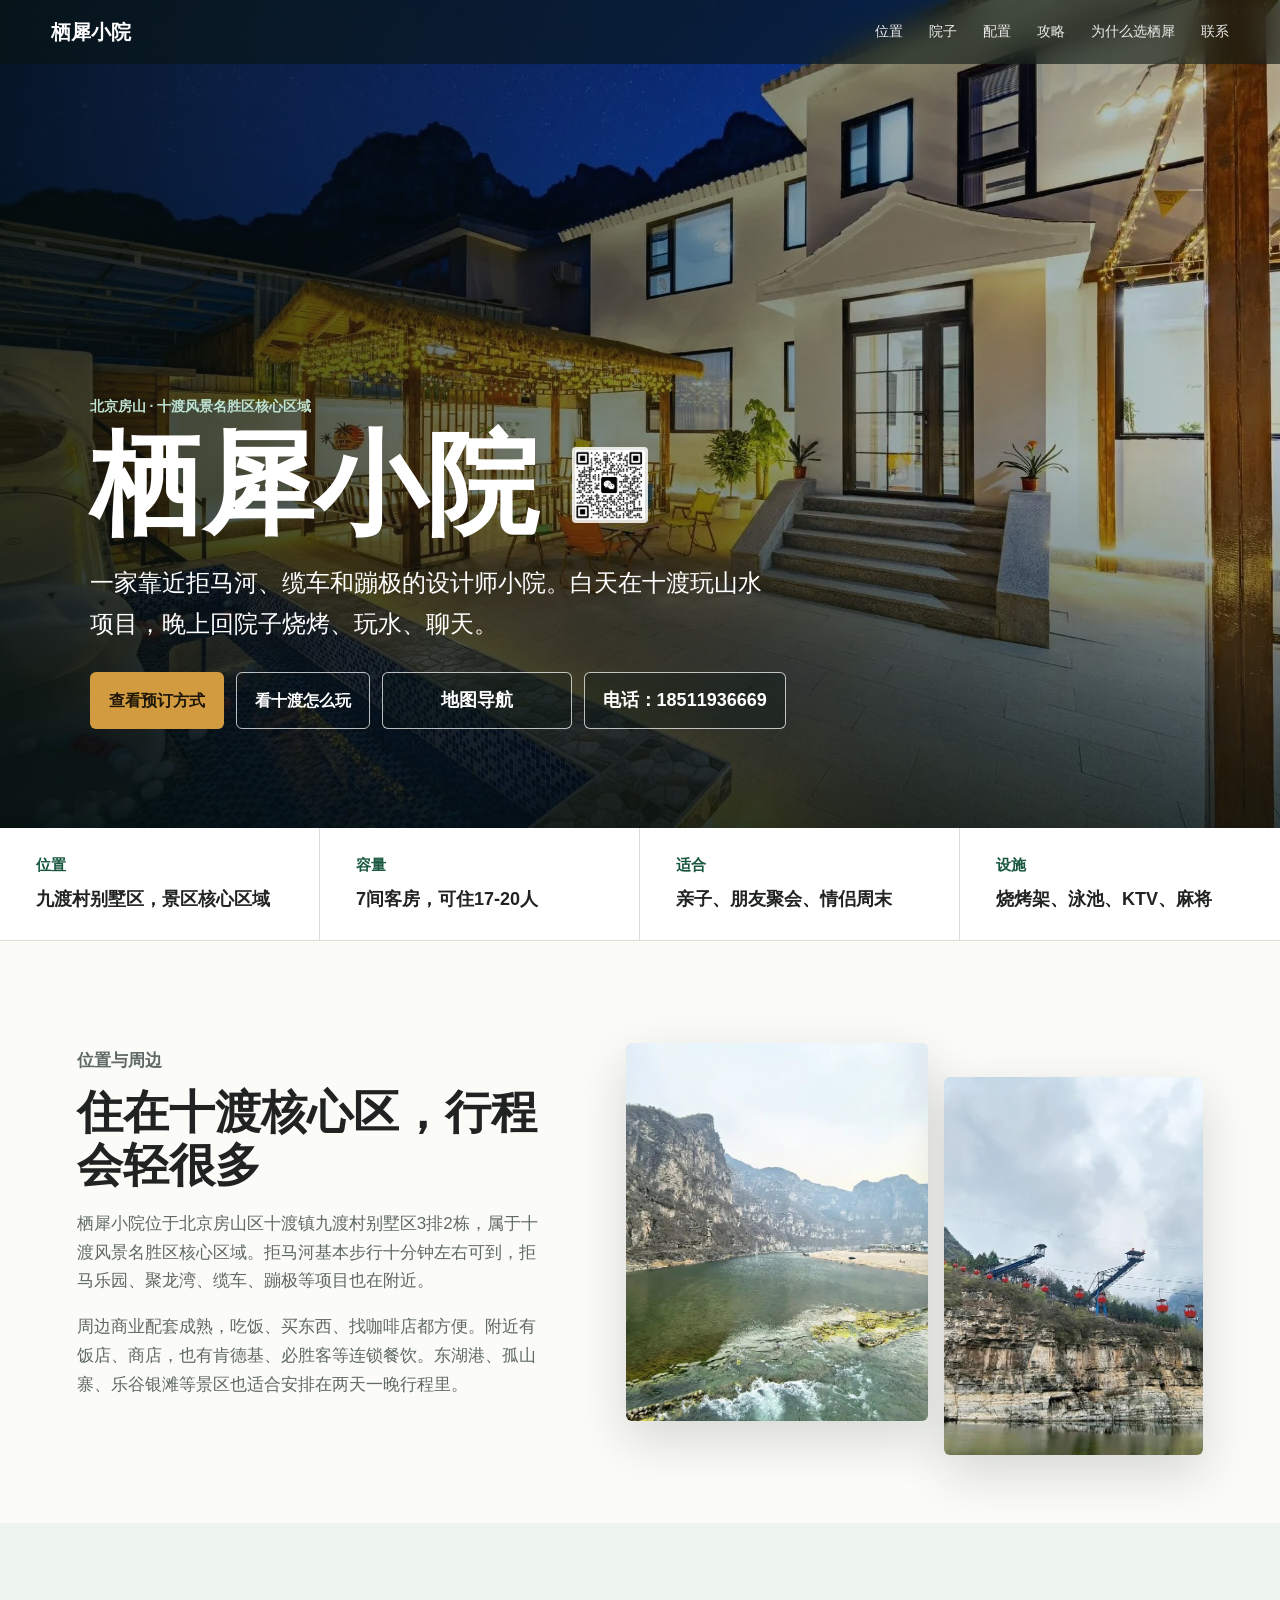
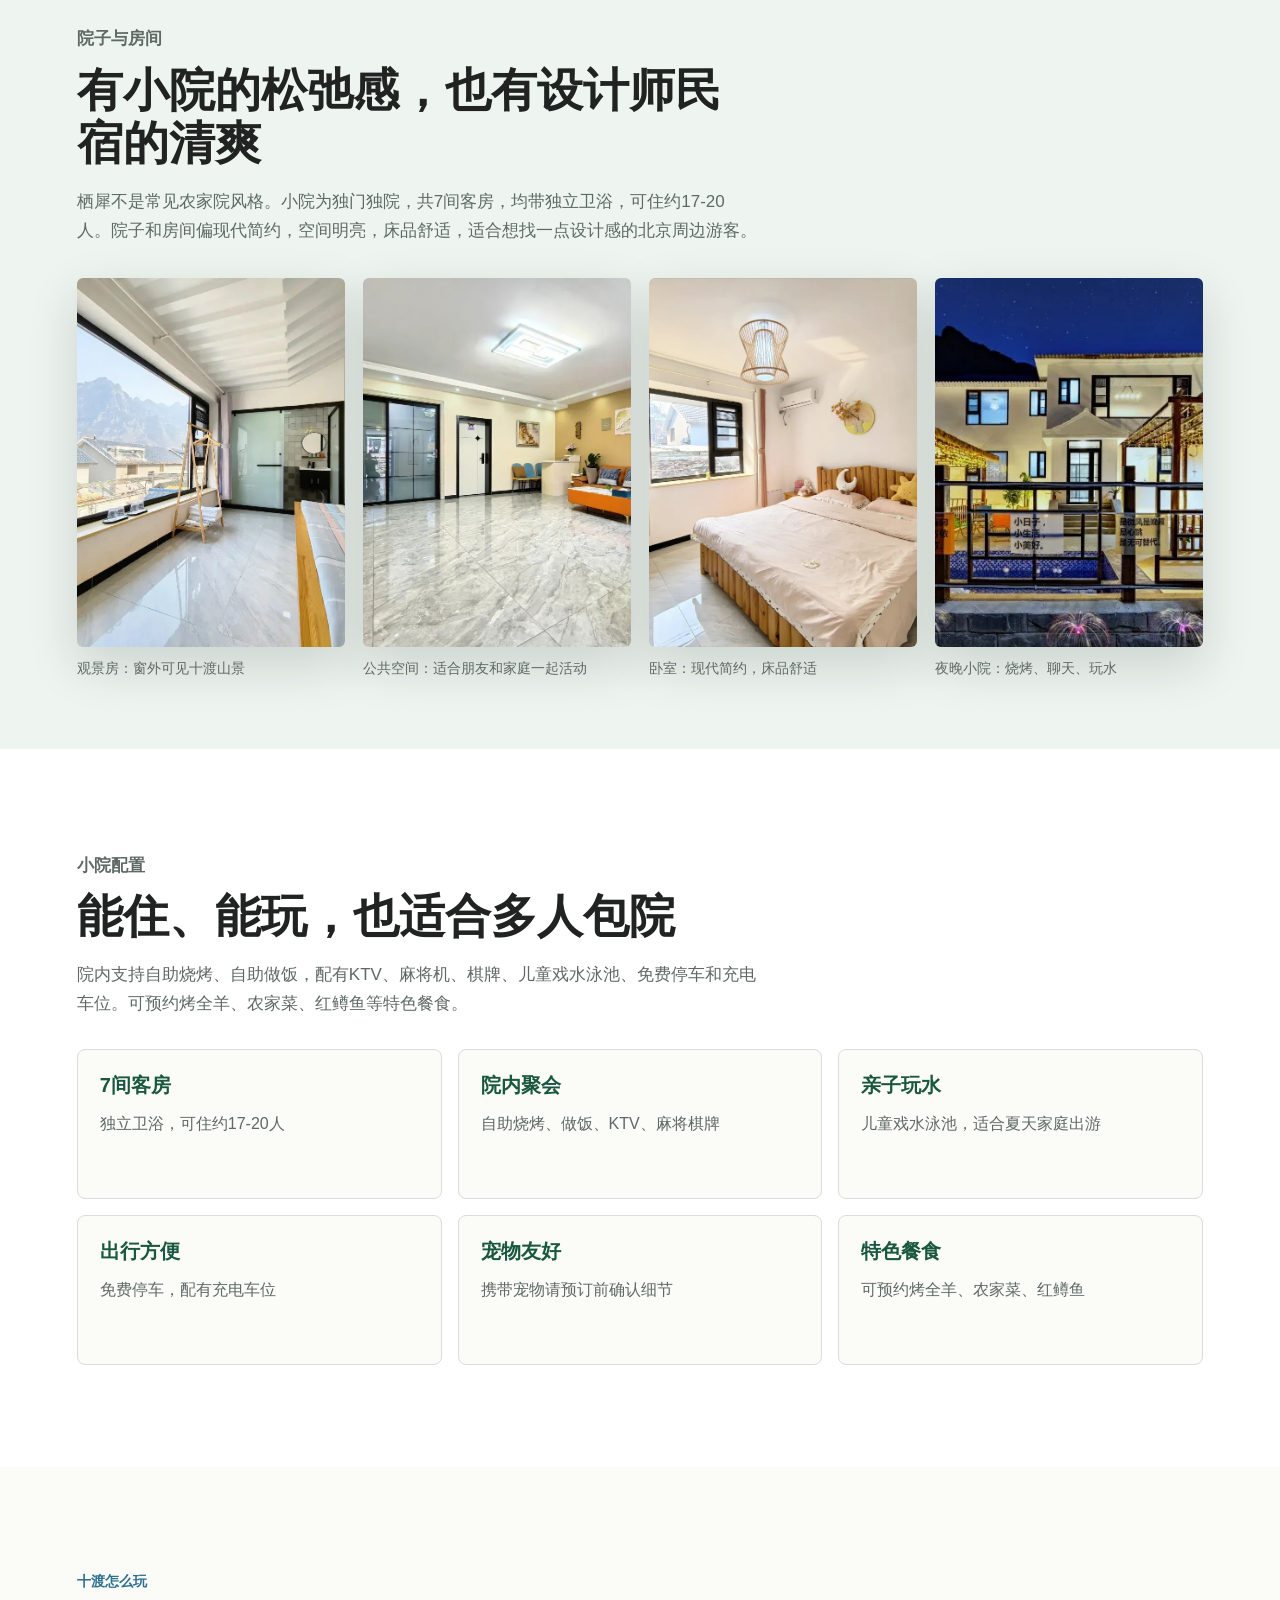
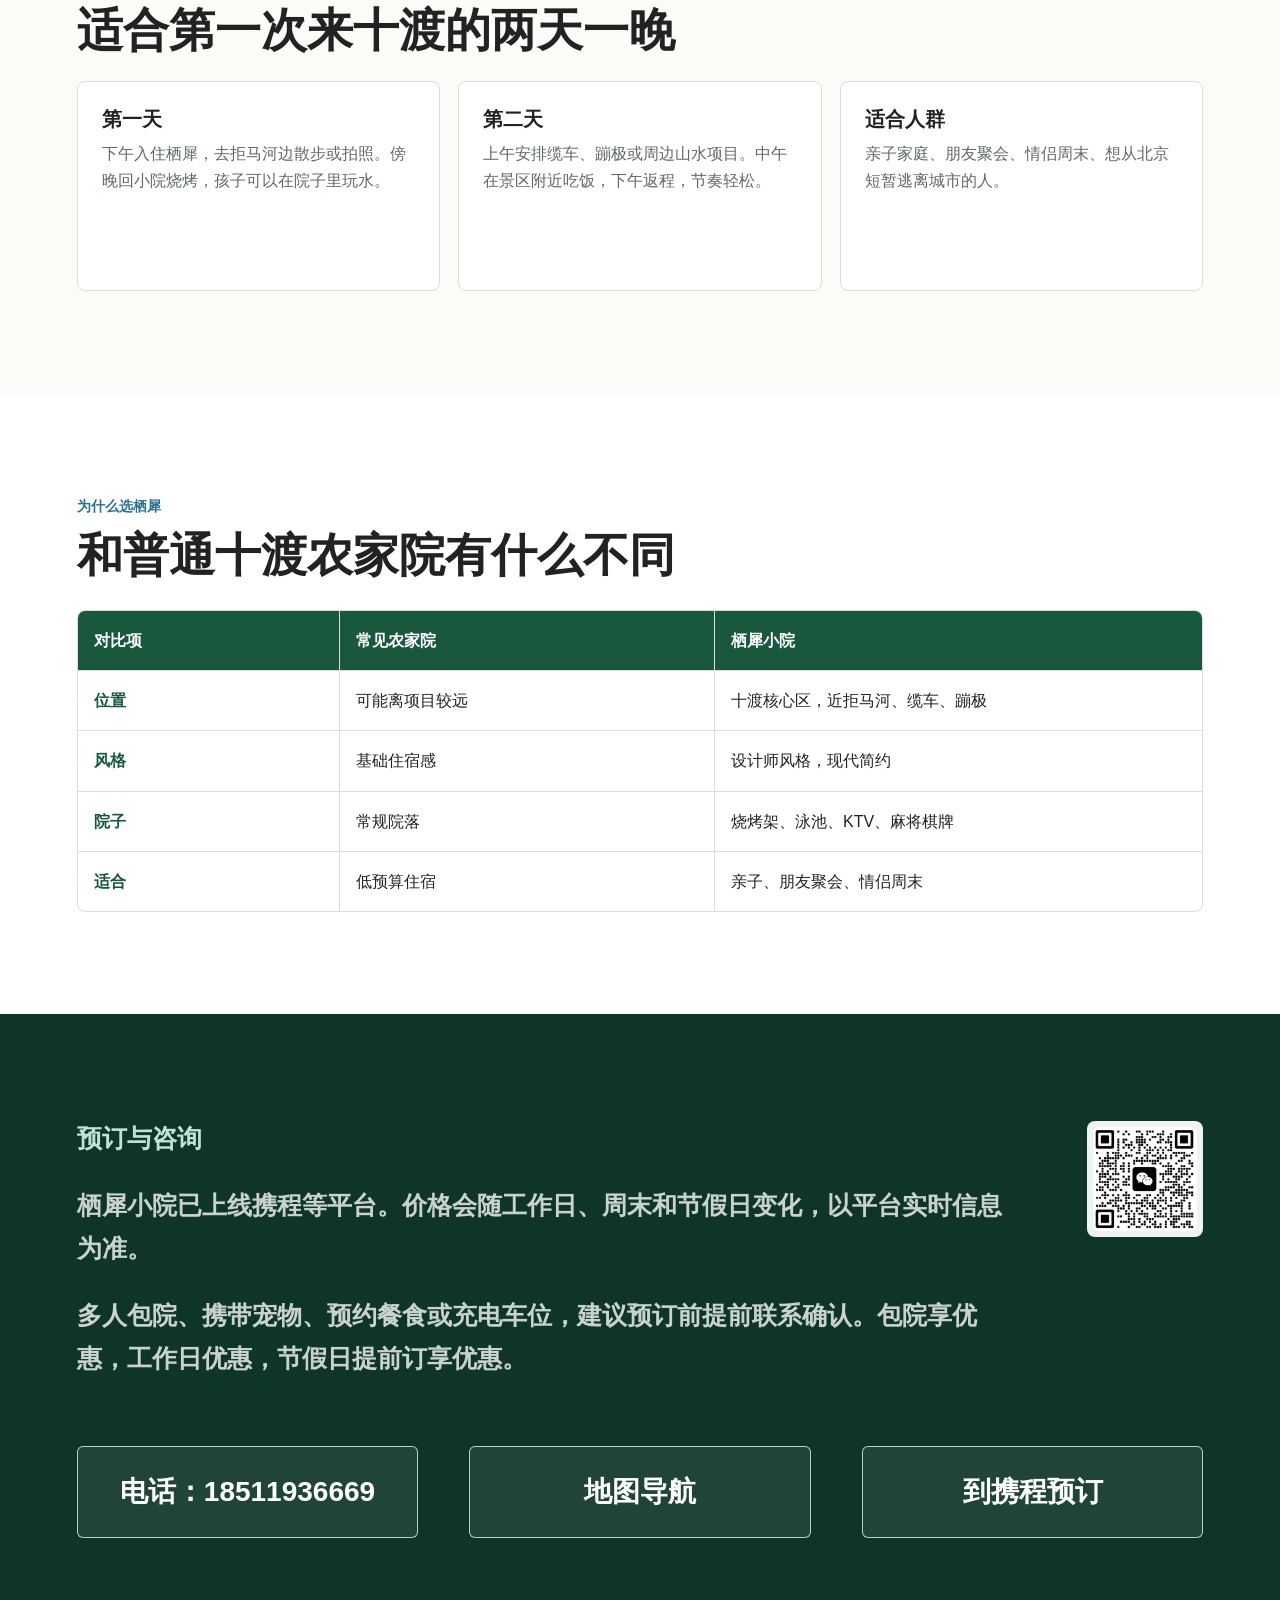
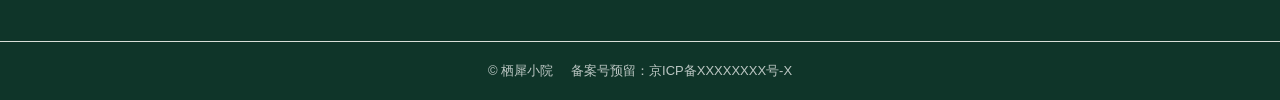
==== index.html @ e1e03a9b "Bust CSS cache and constrain hero QR" ====
<!doctype html>
<html lang="zh-CN">
  <head>
    <meta charset="utf-8" />
    <meta name="viewport" content="width=device-width, initial-scale=1" />
    <title>栖犀小院｜北京房山十渡景区核心区设计师小院</title>
    <meta
      name="description"
      content="栖犀小院位于北京房山十渡风景名胜区核心区域，步行可到拒马河，靠近拒马乐园、聚龙湾、缆车、蹦极等项目。独门独院7间客房，可住约17-20人，适合亲子家庭、朋友聚会和北京周边周末游。"
    />
    <meta name="keywords" content="十渡民宿,十渡住宿,房山民宿,北京周边民宿,十渡亲子民宿,十渡蹦极附近住宿,拒马河民宿,设计师民宿" />
    <meta property="og:title" content="栖犀小院｜住进十渡景区核心区" />
    <meta
      property="og:description"
      content="十渡核心区设计师小院，近拒马河、缆车、蹦极，适合亲子、朋友聚会和北京周边周末游。"
    />
    <meta property="og:image" content="assets/courtyard-night.jpg" />
    <meta property="og:type" content="website" />
    <link rel="canonical" href="https://qixi.homes/" />
    <link rel="stylesheet" href="styles.css?v=20260703-1" />
    <script type="application/ld+json">
      {
        "@context": "https://schema.org",
        "@type": "LodgingBusiness",
        "name": "栖犀小院",
        "description": "栖犀小院位于北京房山十渡风景名胜区核心区域，是一家可住17-20人的独门独院设计师小院，靠近拒马河、缆车、蹦极、拒马乐园、聚龙湾等十渡游玩项目，适合亲子家庭、朋友聚会、情侣周末游和北京周边短途度假。",
        "address": {
          "@type": "PostalAddress",
          "addressRegion": "北京市",
          "addressLocality": "房山区",
          "streetAddress": "十渡镇九渡村别墅区3排2栋"
        },
        "amenityFeature": [
          { "@type": "LocationFeatureSpecification", "name": "烧烤架", "value": true },
          { "@type": "LocationFeatureSpecification", "name": "泳池", "value": true },
          { "@type": "LocationFeatureSpecification", "name": "儿童戏水泳池", "value": true },
          { "@type": "LocationFeatureSpecification", "name": "KTV", "value": true },
          { "@type": "LocationFeatureSpecification", "name": "麻将机", "value": true },
          { "@type": "LocationFeatureSpecification", "name": "免费停车", "value": true },
          { "@type": "LocationFeatureSpecification", "name": "宠物友好", "value": true },
          { "@type": "LocationFeatureSpecification", "name": "设计师风格装修", "value": true }
        ],
        "numberOfRooms": 7,
        "touristType": ["亲子家庭", "朋友聚会", "情侣", "北京周边游游客"],
        "areaServed": "北京房山十渡风景名胜区"
      }
    </script>
  </head>
  <body>
    <header class="site-header" aria-label="主导航">
      <a class="brand" href="#top" aria-label="栖犀小院首页">栖犀小院</a>
      <nav class="nav-links">
        <a href="#location">位置</a>
        <a href="#courtyard">院子</a>
        <a href="#amenities">配置</a>
        <a href="#guide">攻略</a>
        <a href="#why">为什么选栖犀</a>
        <a href="#book">联系</a>
      </nav>
    </header>

    <main id="top">
      <section class="hero" aria-labelledby="hero-title">
        <img src="assets/courtyard-night.jpg" alt="栖犀小院夜景小院、泳池和山景" />
        <div class="hero-content">
          <p class="eyebrow">北京房山 · 十渡风景名胜区核心区域</p>
          <div class="hero-title-row">
            <h1 id="hero-title">栖犀小院</h1>
            <figure class="hero-wechat">
              <img src="assets/wechat-qr.png" alt="栖犀小院微信咨询二维码" />
            </figure>
          </div>
          <p class="hero-copy">
            一家靠近拒马河、缆车和蹦极的设计师小院。白天在十渡玩山水项目，晚上回院子烧烤、玩水、聊天。
          </p>
          <div class="hero-actions" aria-label="主要行动">
            <a class="button primary" href="#book">查看预订方式</a>
            <a class="button secondary" href="#guide">看十渡怎么玩</a>
            <a class="button hero-outline" href="https://uri.amap.com/search?keyword=%E6%A0%96%E7%8A%80%E5%B0%8F%E9%99%A2%20%E5%8C%97%E4%BA%AC%E6%88%BF%E5%B1%B1%E5%8C%BA%E5%8D%81%E6%B8%A1%E9%95%87%E4%B9%9D%E6%B8%A1%E6%9D%91%E5%88%AB%E5%A2%85%E5%8C%BA3%E6%8E%922%E6%A0%8B&city=%E5%8C%97%E4%BA%AC&view=map" target="_blank" rel="noreferrer">地图导航</a>
            <a class="button hero-outline" href="tel:18511936669">电话：18511936669</a>
          </div>
        </div>
      </section>

      <section class="quick-facts" aria-label="栖犀小院核心信息">
        <div>
          <strong>位置</strong>
          <span>九渡村别墅区，景区核心区域</span>
        </div>
        <div>
          <strong>容量</strong>
          <span>7间客房，可住17-20人</span>
        </div>
        <div>
          <strong>适合</strong>
          <span>亲子、朋友聚会、情侣周末</span>
        </div>
        <div>
          <strong>设施</strong>
          <span>烧烤架、泳池、KTV、麻将</span>
        </div>
      </section>

      <section id="location" class="section two-column">
        <div class="section-copy">
          <p class="eyebrow">位置与周边</p>
          <h2>住在十渡核心区，行程会轻很多</h2>
          <p>
            栖犀小院位于北京房山区十渡镇九渡村别墅区3排2栋，属于十渡风景名胜区核心区域。拒马河基本步行十分钟左右可到，拒马乐园、聚龙湾、缆车、蹦极等项目也在附近。
          </p>
          <p>
            周边商业配套成熟，吃饭、买东西、找咖啡店都方便。附近有饭店、商店，也有肯德基、必胜客等连锁餐饮。东湖港、孤山寨、乐谷银滩等景区也适合安排在两天一晚行程里。
          </p>
        </div>
        <div class="image-stack">
          <img src="assets/juma-river.jpg" alt="十渡拒马河与山水景色" />
          <img src="assets/cable-car.jpg" alt="十渡山谷中的缆车项目" />
        </div>
      </section>

      <section id="courtyard" class="section feature-band">
        <div class="section-copy">
          <p class="eyebrow">院子与房间</p>
          <h2>有小院的松弛感，也有设计师民宿的清爽</h2>
          <p>
            栖犀不是常见农家院风格。小院为独门独院，共7间客房，均带独立卫浴，可住约17-20人。院子和房间偏现代简约，空间明亮，床品舒适，适合想找一点设计感的北京周边游客。
          </p>
        </div>
        <div class="feature-grid">
          <figure>
            <img src="assets/mountain-view-room.jpg" alt="栖犀小院可看山的观景房" />
            <figcaption>观景房：窗外可见十渡山景</figcaption>
          </figure>
          <figure>
            <img src="assets/living-room.jpg" alt="栖犀小院明亮客厅" />
            <figcaption>公共空间：适合朋友和家庭一起活动</figcaption>
          </figure>
          <figure>
            <img src="assets/bedroom.jpg" alt="栖犀小院简约舒适卧室" />
            <figcaption>卧室：现代简约，床品舒适</figcaption>
          </figure>
          <figure>
            <img src="assets/front-night.jpg" alt="栖犀小院夜晚门头和小院" />
            <figcaption>夜晚小院：烧烤、聊天、玩水</figcaption>
          </figure>
        </div>
      </section>

      <section id="amenities" class="section amenities">
        <div class="section-copy">
          <p class="eyebrow">小院配置</p>
          <h2>能住、能玩，也适合多人包院</h2>
          <p>
            院内支持自助烧烤、自助做饭，配有KTV、麻将机、棋牌、儿童戏水泳池、免费停车和充电车位。可预约烤全羊、农家菜、红鳟鱼等特色餐食。
          </p>
        </div>
        <div class="amenity-grid" aria-label="栖犀小院设施">
          <div>
            <strong>7间客房</strong>
            <span>独立卫浴，可住约17-20人</span>
          </div>
          <div>
            <strong>院内聚会</strong>
            <span>自助烧烤、做饭、KTV、麻将棋牌</span>
          </div>
          <div>
            <strong>亲子玩水</strong>
            <span>儿童戏水泳池，适合夏天家庭出游</span>
          </div>
          <div>
            <strong>出行方便</strong>
            <span>免费停车，配有充电车位</span>
          </div>
          <div>
            <strong>宠物友好</strong>
            <span>携带宠物请预订前确认细节</span>
          </div>
          <div>
            <strong>特色餐食</strong>
            <span>可预约烤全羊、农家菜、红鳟鱼</span>
          </div>
        </div>
      </section>

      <section id="guide" class="section guide">
        <p class="eyebrow">十渡怎么玩</p>
        <h2>适合第一次来十渡的两天一晚</h2>
        <div class="guide-grid">
          <article>
            <h3>第一天</h3>
            <p>下午入住栖犀，去拒马河边散步或拍照。傍晚回小院烧烤，孩子可以在院子里玩水。</p>
          </article>
          <article>
            <h3>第二天</h3>
            <p>上午安排缆车、蹦极或周边山水项目。中午在景区附近吃饭，下午返程，节奏轻松。</p>
          </article>
          <article>
            <h3>适合人群</h3>
            <p>亲子家庭、朋友聚会、情侣周末、想从北京短暂逃离城市的人。</p>
          </article>
        </div>
      </section>

      <section id="why" class="section comparison">
        <p class="eyebrow">为什么选栖犀</p>
        <h2>和普通十渡农家院有什么不同</h2>
        <div class="comparison-table" role="table" aria-label="栖犀和普通农家院对比">
          <div role="row">
            <span role="columnheader">对比项</span>
            <span role="columnheader">常见农家院</span>
            <span role="columnheader">栖犀小院</span>
          </div>
          <div role="row">
            <span role="cell">位置</span>
            <span role="cell">可能离项目较远</span>
            <span role="cell">十渡核心区，近拒马河、缆车、蹦极</span>
          </div>
          <div role="row">
            <span role="cell">风格</span>
            <span role="cell">基础住宿感</span>
            <span role="cell">设计师风格，现代简约</span>
          </div>
          <div role="row">
            <span role="cell">院子</span>
            <span role="cell">常规院落</span>
            <span role="cell">烧烤架、泳池、KTV、麻将棋牌</span>
          </div>
          <div role="row">
            <span role="cell">适合</span>
            <span role="cell">低预算住宿</span>
            <span role="cell">亲子、朋友聚会、情侣周末</span>
          </div>
        </div>
      </section>

      <section id="book" class="section booking">
        <div class="booking-copy">
          <div>
            <p class="eyebrow">预订与咨询</p>
            <p>
              栖犀小院已上线携程等平台。价格会随工作日、周末和节假日变化，以平台实时信息为准。
            </p>
            <p>
              多人包院、携带宠物、预约餐食或充电车位，建议预订前提前联系确认。包院享优惠，工作日优惠，节假日提前订享优惠。
            </p>
          </div>
          <figure class="wechat-card">
            <img src="assets/wechat-qr.png" alt="栖犀小院微信咨询二维码" />
          </figure>
        </div>
        <div class="contact-panel" aria-label="栖犀小院联系方式">
          <div class="contact-methods">
            <a class="button contact-outline" href="tel:18511936669">电话：18511936669</a>
            <a class="button contact-outline" href="https://uri.amap.com/search?keyword=%E6%A0%96%E7%8A%80%E5%B0%8F%E9%99%A2%20%E5%8C%97%E4%BA%AC%E6%88%BF%E5%B1%B1%E5%8C%BA%E5%8D%81%E6%B8%A1%E9%95%87%E4%B9%9D%E6%B8%A1%E6%9D%91%E5%88%AB%E5%A2%85%E5%8C%BA3%E6%8E%922%E6%A0%8B&city=%E5%8C%97%E4%BA%AC&view=map" target="_blank" rel="noreferrer">地图导航</a>
            <a class="button contact-outline" href="https://hotels.ctrip.com/hotels/134068230.html?cityid=1" target="_blank" rel="noreferrer">到携程预订</a>
          </div>
        </div>
      </section>
    </main>
    <footer class="site-footer">
      <span>© 栖犀小院</span>
      <span>备案号预留：京ICP备XXXXXXXX号-X</span>
    </footer>
  </body>
</html>
---- styles.css ----
:root {
  color-scheme: light;
  --ink: #202322;
  --muted: #5f6965;
  --line: #d9ded8;
  --paper: #fbfbf8;
  --soft: #eef4ef;
  --green: #19583f;
  --green-dark: #0f3529;
  --river: #2d6f8f;
  --sun: #d29b3f;
  --white: #ffffff;
  --shadow: 0 18px 50px rgba(22, 40, 32, 0.16);
}

* {
  box-sizing: border-box;
}

html {
  scroll-behavior: smooth;
}

body {
  margin: 0;
  background: var(--paper);
  color: var(--ink);
  font-family: -apple-system, BlinkMacSystemFont, "PingFang SC", "Microsoft YaHei", "Noto Sans CJK SC", sans-serif;
  line-height: 1.7;
}

img {
  display: block;
  max-width: 100%;
}

a {
  color: inherit;
}

.site-header {
  position: fixed;
  top: 0;
  left: 0;
  right: 0;
  z-index: 20;
  display: flex;
  align-items: center;
  justify-content: space-between;
  gap: 20px;
  min-height: 64px;
  padding: 12px clamp(18px, 4vw, 54px);
  color: var(--white);
  background: rgba(8, 22, 18, 0.58);
  backdrop-filter: blur(14px);
}

.brand {
  font-size: 20px;
  font-weight: 700;
  text-decoration: none;
  white-space: nowrap;
}

.nav-links {
  display: flex;
  align-items: center;
  gap: clamp(12px, 2.4vw, 26px);
  font-size: 14px;
}

.nav-links a {
  text-decoration: none;
  opacity: 0.9;
}

.nav-links a:hover {
  opacity: 1;
}

.hero {
  position: relative;
  min-height: 92vh;
  display: grid;
  align-items: end;
  overflow: hidden;
  background: var(--green-dark);
}

.hero > img {
  position: absolute;
  inset: 0;
  width: 100%;
  height: 100%;
  object-fit: cover;
}

.hero::after {
  content: "";
  position: absolute;
  inset: 0;
  background: linear-gradient(90deg, rgba(4, 15, 12, 0.78) 0%, rgba(4, 15, 12, 0.45) 43%, rgba(4, 15, 12, 0.1) 100%),
    linear-gradient(0deg, rgba(4, 15, 12, 0.72), rgba(4, 15, 12, 0.06) 45%);
}

.hero-content {
  position: relative;
  z-index: 2;
  width: min(780px, calc(100% - 36px));
  margin: 0 0 11vh clamp(18px, 7vw, 92px);
  color: var(--white);
}

.eyebrow {
  margin: 0 0 10px;
  color: var(--river);
  font-size: 14px;
  font-weight: 700;
  letter-spacing: 0;
}

.hero .eyebrow {
  color: #bfe4d3;
}

h1,
h2,
h3,
p {
  overflow-wrap: anywhere;
}

h1 {
  margin: 0;
  font-size: clamp(54px, 10vw, 112px);
  line-height: 1;
  letter-spacing: 0;
}

.hero-title-row {
  display: flex;
  align-items: center;
  gap: clamp(18px, 3vw, 34px);
}

h2 {
  margin: 0 0 18px;
  font-size: clamp(28px, 4vw, 46px);
  line-height: 1.15;
  letter-spacing: 0;
}

h3 {
  margin: 0 0 8px;
  font-size: 20px;
  line-height: 1.3;
}

.hero-copy {
  max-width: 680px;
  margin: 22px 0 0;
  font-size: clamp(18px, 2.2vw, 24px);
}

.hero-actions,
.booking-actions,
.contact-methods {
  display: flex;
  flex-wrap: wrap;
  gap: 12px;
  margin-top: 28px;
}

.button {
  display: inline-flex;
  align-items: center;
  justify-content: center;
  min-height: 46px;
  padding: 12px 18px;
  border: 1px solid transparent;
  border-radius: 6px;
  font-weight: 700;
  text-decoration: none;
}

.button.primary {
  background: var(--sun);
  color: #1d1609;
}

.button.secondary {
  border-color: rgba(255, 255, 255, 0.72);
  color: var(--white);
}

.button.hero-outline {
  min-width: 190px;
  border: 1px solid rgba(255, 255, 255, 0.72);
  border-radius: 6px;
  background: rgba(8, 22, 18, 0.34);
  color: var(--white);
  font-size: 18px;
}

.button.hero-outline:hover {
  background: rgba(255, 255, 255, 0.12);
  transform: translateY(-1px);
}

.hero-wechat {
  display: inline-block;
  flex: 0 0 auto;
  width: 76px;
  max-width: 76px;
  margin: 0;
  padding: 3px;
  border-radius: 4px;
  background: rgba(255, 255, 255, 0.84);
}

.hero-wechat img {
  width: 70px;
  max-width: 70px;
  height: 70px;
  aspect-ratio: 1 / 1;
  object-fit: cover;
  border-radius: 2px;
}

.booking .button.secondary {
  border-color: var(--green);
  color: var(--green);
}

.quick-facts {
  display: grid;
  grid-template-columns: repeat(4, 1fr);
  border-bottom: 1px solid var(--line);
  background: var(--white);
}

.quick-facts div {
  min-height: 112px;
  padding: 24px clamp(18px, 3vw, 36px);
  border-right: 1px solid var(--line);
}

.quick-facts div:last-child {
  border-right: 0;
}

.quick-facts strong,
.quick-facts span {
  display: block;
}

.quick-facts strong {
  color: var(--green);
  font-size: 15px;
}

.quick-facts span {
  margin-top: 8px;
  color: var(--ink);
  font-size: 18px;
  font-weight: 700;
  line-height: 1.45;
}

.section {
  padding: clamp(56px, 8vw, 110px) clamp(18px, 6vw, 88px);
}

.two-column {
  display: grid;
  grid-template-columns: minmax(0, 0.9fr) minmax(320px, 1.1fr);
  gap: clamp(28px, 6vw, 78px);
  align-items: center;
}

.section-copy {
  max-width: 680px;
}

.section-copy p,
.booking p {
  color: var(--muted);
  font-size: 17px;
}

.image-stack {
  display: grid;
  grid-template-columns: 1fr 0.86fr;
  gap: 16px;
  align-items: end;
}

.image-stack img,
.feature-grid img {
  width: 100%;
  height: 100%;
  min-height: 260px;
  object-fit: cover;
  border-radius: 6px;
  box-shadow: var(--shadow);
}

.image-stack img:first-child {
  aspect-ratio: 4 / 5;
}

.image-stack img:last-child {
  aspect-ratio: 4 / 3;
  transform: translateY(34px);
}

.feature-band {
  background: var(--soft);
}

.feature-grid {
  display: grid;
  grid-template-columns: repeat(4, 1fr);
  gap: 18px;
  margin-top: 32px;
}

figure {
  margin: 0;
}

.feature-grid img {
  aspect-ratio: 4 / 5;
  min-height: auto;
}

figcaption {
  margin-top: 10px;
  color: var(--muted);
  font-size: 14px;
}

.guide-grid {
  display: grid;
  grid-template-columns: repeat(3, 1fr);
  gap: 18px;
  margin-top: 24px;
}

.guide-grid article {
  min-height: 210px;
  padding: 24px;
  border: 1px solid var(--line);
  border-radius: 8px;
  background: var(--white);
}

.guide-grid p {
  margin: 0;
  color: var(--muted);
}

.amenities {
  background: var(--white);
}

.amenity-grid {
  display: grid;
  grid-template-columns: repeat(3, 1fr);
  gap: 16px;
  margin-top: 30px;
}

.amenity-grid div {
  min-height: 150px;
  padding: 22px;
  border: 1px solid var(--line);
  border-radius: 8px;
  background: var(--paper);
}

.amenity-grid strong,
.amenity-grid span {
  display: block;
}

.amenity-grid strong {
  color: var(--green);
  font-size: 20px;
  line-height: 1.3;
}

.amenity-grid span {
  margin-top: 12px;
  color: var(--muted);
}

.comparison {
  background: var(--white);
}

.comparison-table {
  display: grid;
  margin-top: 28px;
  border: 1px solid var(--line);
  border-radius: 8px;
  overflow: hidden;
}

.comparison-table div {
  display: grid;
  grid-template-columns: 0.7fr 1fr 1.3fr;
  min-height: 58px;
  border-bottom: 1px solid var(--line);
}

.comparison-table div:last-child {
  border-bottom: 0;
}

.comparison-table span {
  padding: 16px;
  border-right: 1px solid var(--line);
}

.comparison-table span:last-child {
  border-right: 0;
}

.comparison-table div:first-child {
  background: var(--green);
  color: var(--white);
  font-weight: 700;
}

.comparison-table div:not(:first-child) span:first-child {
  font-weight: 700;
  color: var(--green);
}

.booking {
  display: block;
  background: var(--green-dark);
  color: var(--white);
}

.booking-copy {
  display: grid;
  grid-template-columns: minmax(0, 1fr) 116px;
  gap: clamp(22px, 5vw, 72px);
  align-items: start;
}

.booking p {
  max-width: 1120px;
  color: rgba(255, 255, 255, 0.78);
  font-size: clamp(18px, 2.1vw, 25px);
  font-weight: 700;
}

.booking .eyebrow {
  color: #bfe4d3;
}

.contact-panel {
  margin-top: 42px;
}

.contact-methods {
  display: grid;
  grid-template-columns: repeat(3, minmax(0, 1fr));
  gap: clamp(14px, 4vw, 56px);
  margin-top: 0;
}

.button.contact-outline {
  min-height: 92px;
  border: 1px solid rgba(255, 255, 255, 0.72);
  border-radius: 6px;
  background: rgba(255, 255, 255, 0.08);
  color: var(--white);
  font-size: clamp(18px, 2.2vw, 28px);
  letter-spacing: 0;
}

.button.contact-outline:hover {
  background: rgba(255, 255, 255, 0.14);
  transform: translateY(-1px);
}

.wechat-card {
  display: inline-block;
  width: 116px;
  margin: 4px 0 0;
  padding: 6px;
  border-radius: 8px;
  background: rgba(255, 255, 255, 0.94);
  color: var(--ink);
}

.wechat-card img {
  width: 100%;
  aspect-ratio: 1 / 1;
  object-fit: cover;
  border-radius: 6px;
}

.site-footer {
  display: flex;
  flex-wrap: wrap;
  justify-content: center;
  gap: 10px 18px;
  padding: 18px;
  border-top: 1px solid var(--line);
  background: var(--green-dark);
  color: rgba(255, 255, 255, 0.72);
  font-size: 13px;
}

@media (max-width: 900px) {
  .site-header {
    position: absolute;
    align-items: flex-start;
    flex-direction: column;
    gap: 8px;
  }

  .nav-links {
    width: 100%;
    overflow-x: auto;
    padding-bottom: 2px;
  }

  .hero-content {
    margin-bottom: 8vh;
  }

  .hero-title-row {
    align-items: flex-end;
    gap: 12px;
  }

  .hero-wechat {
    width: 56px;
    max-width: 56px;
  }

  .hero-wechat img {
    width: 50px;
    max-width: 50px;
    height: 50px;
  }

  .quick-facts,
  .two-column,
  .feature-grid,
  .guide-grid,
  .amenity-grid,
  .booking {
    grid-template-columns: 1fr;
  }

  .quick-facts {
    display: grid;
    grid-template-columns: repeat(2, 1fr);
  }

  .quick-facts div:nth-child(2) {
    border-right: 0;
  }

  .quick-facts div:nth-child(-n + 2) {
    border-bottom: 1px solid var(--line);
  }

  .image-stack {
    grid-template-columns: 1fr;
  }

  .image-stack img:last-child {
    transform: none;
  }

  .feature-grid {
    grid-template-columns: repeat(2, 1fr);
  }

  .booking {
    display: block;
  }

  .contact-panel {
    margin-top: 28px;
  }

  .booking-copy {
    grid-template-columns: 1fr;
    gap: 18px;
  }

  .contact-methods {
    grid-template-columns: 1fr;
  }

  .wechat-card {
    width: 104px;
  }
}

@media (max-width: 560px) {
  .hero {
    min-height: 88vh;
  }

  .hero-content {
    width: calc(100% - 32px);
    margin-left: 16px;
    margin-right: 16px;
  }

  .quick-facts,
  .feature-grid {
    grid-template-columns: 1fr;
  }

  .quick-facts div {
    border-right: 0;
    border-bottom: 1px solid var(--line);
  }

  .quick-facts div:last-child {
    border-bottom: 0;
  }

  .comparison-table {
    border-radius: 0;
    border-left: 0;
    border-right: 0;
  }

  .comparison-table div {
    grid-template-columns: 1fr;
  }

  .comparison-table span {
    border-right: 0;
    border-bottom: 1px solid var(--line);
  }

  .comparison-table span:last-child {
    border-bottom: 0;
  }

  .button {
    width: 100%;
  }
}
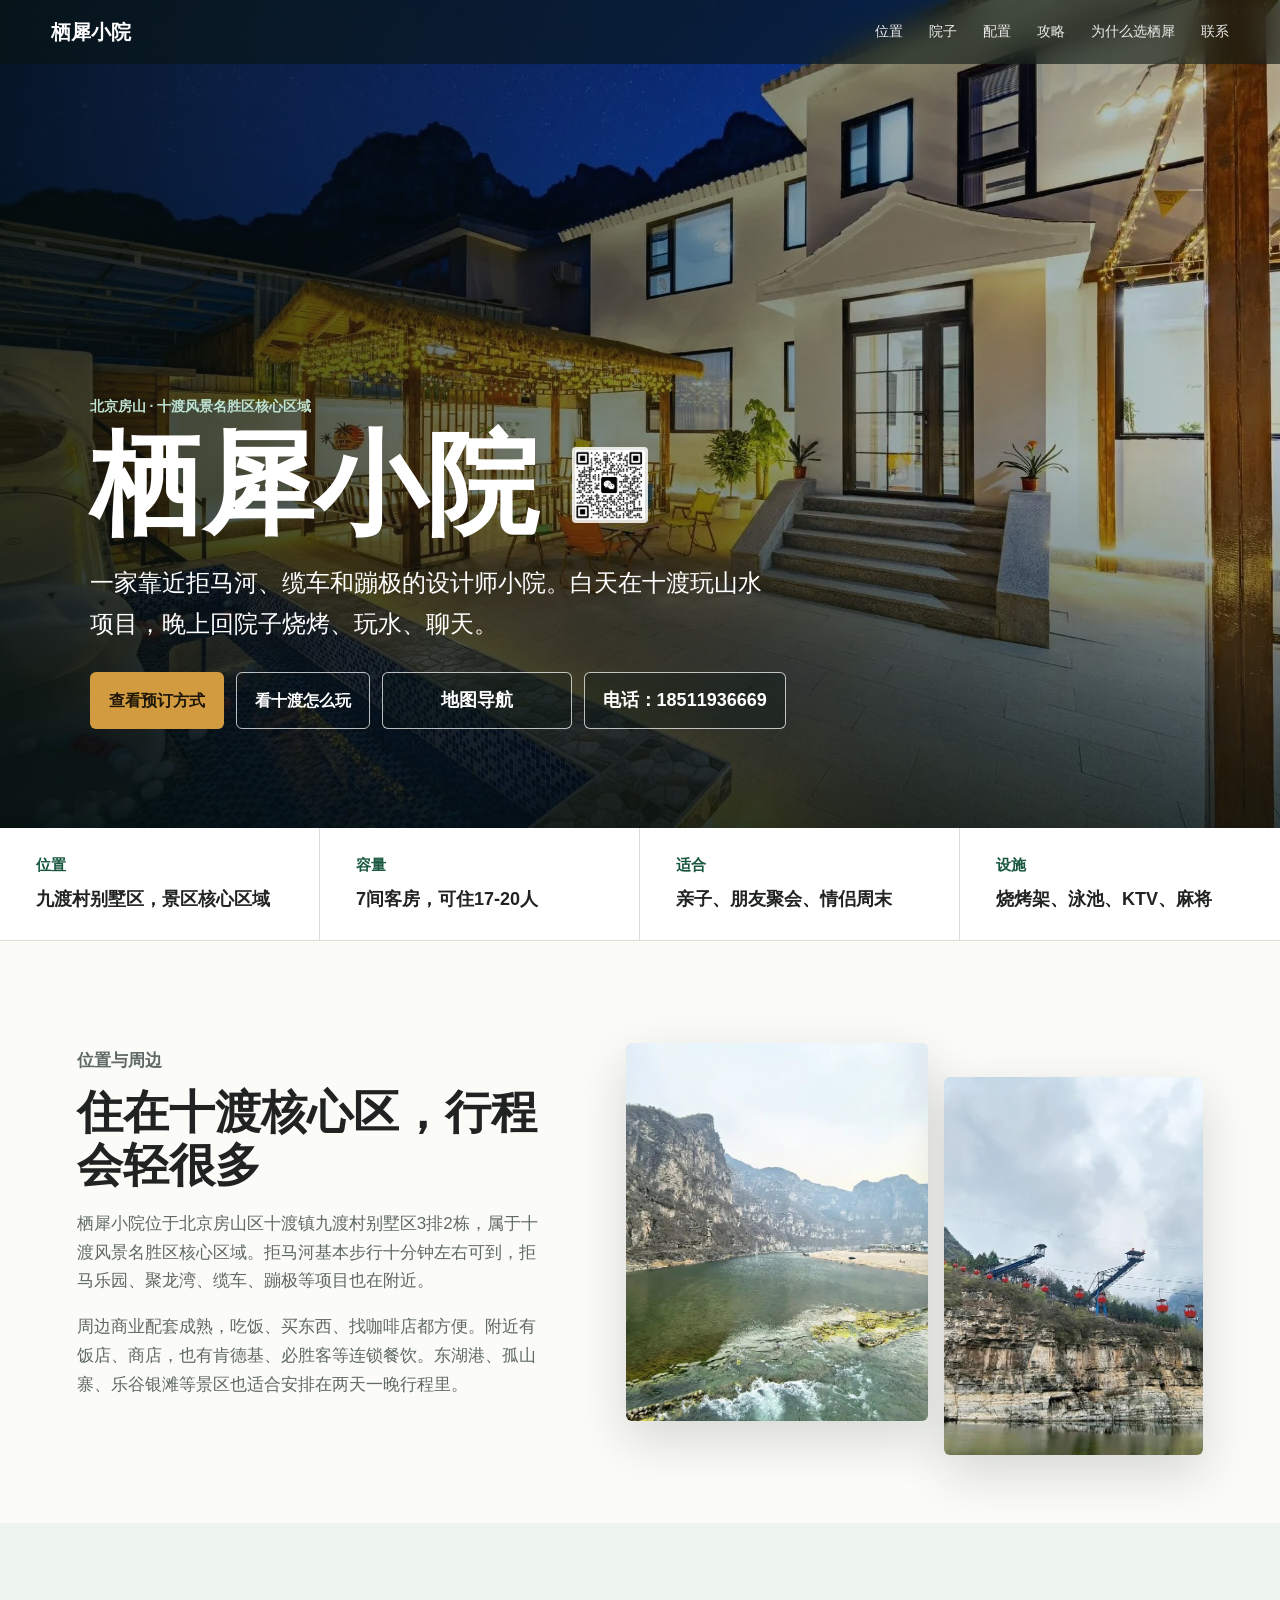
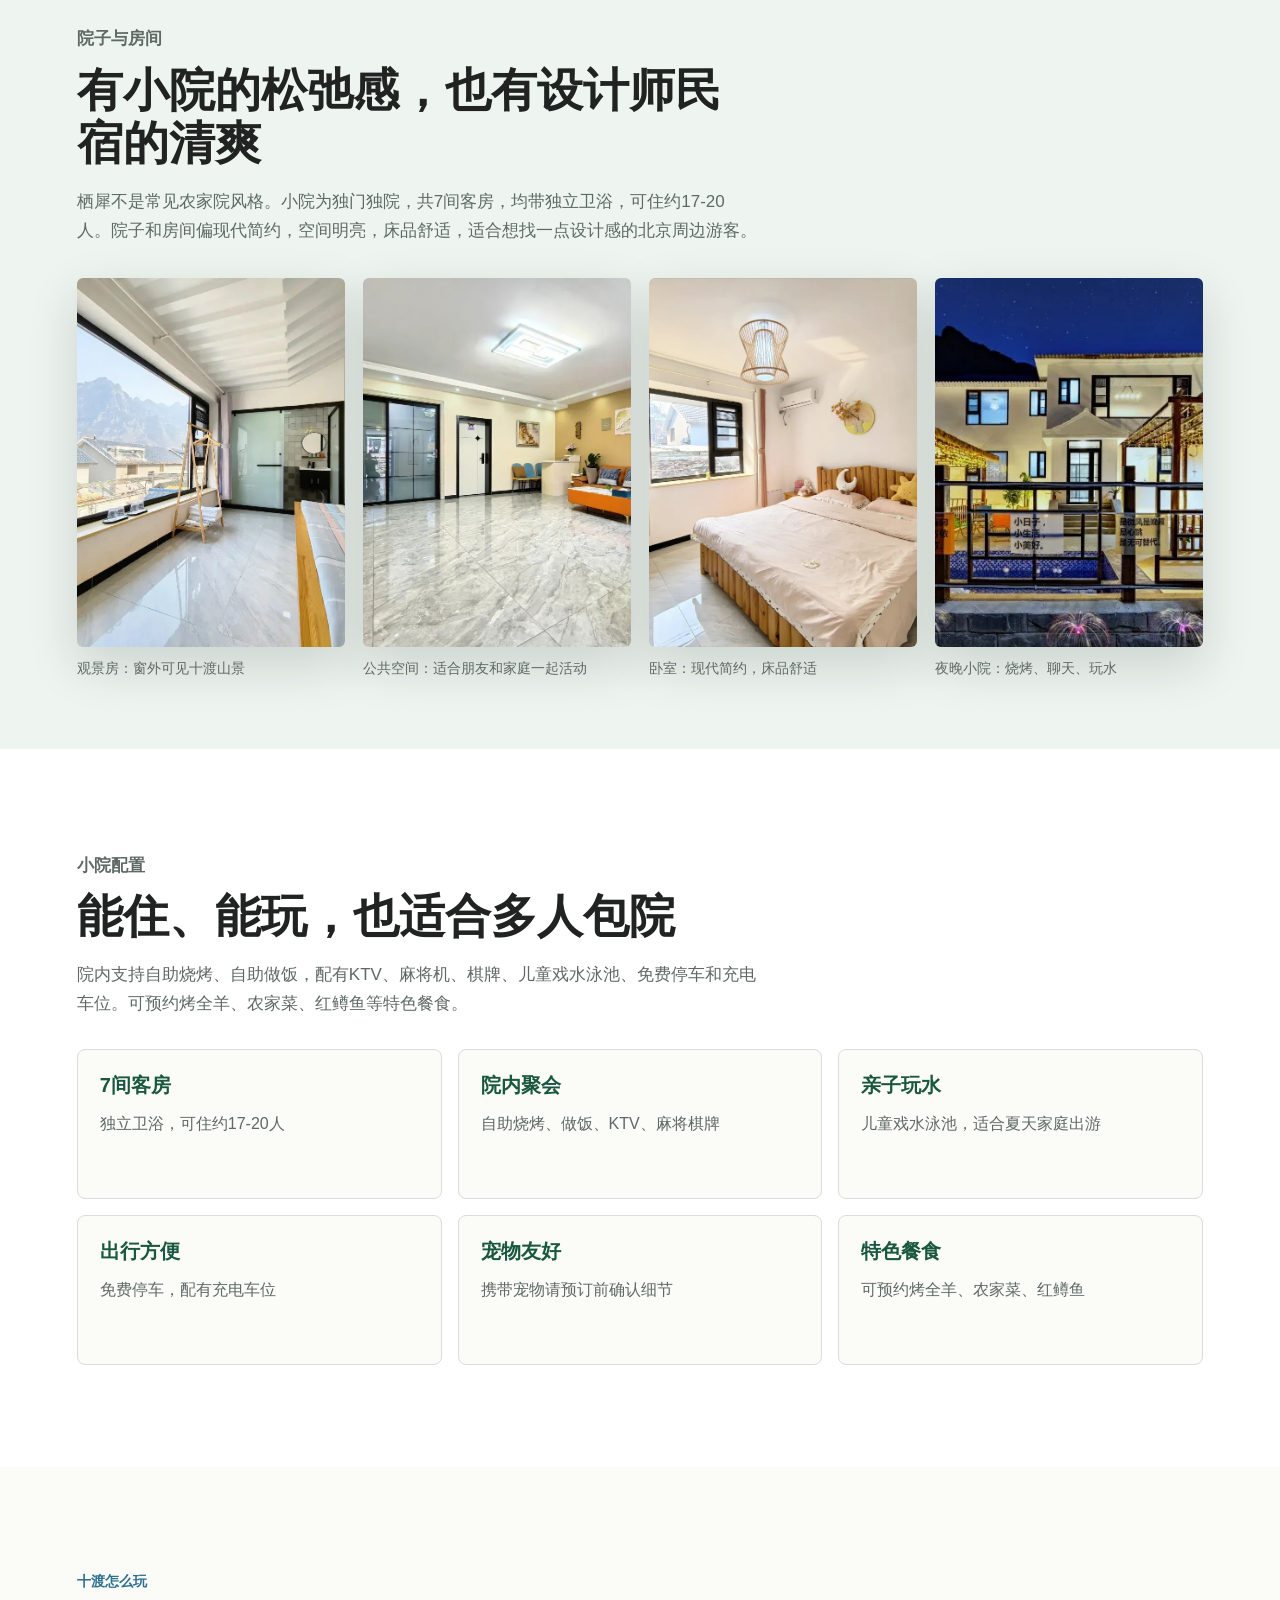
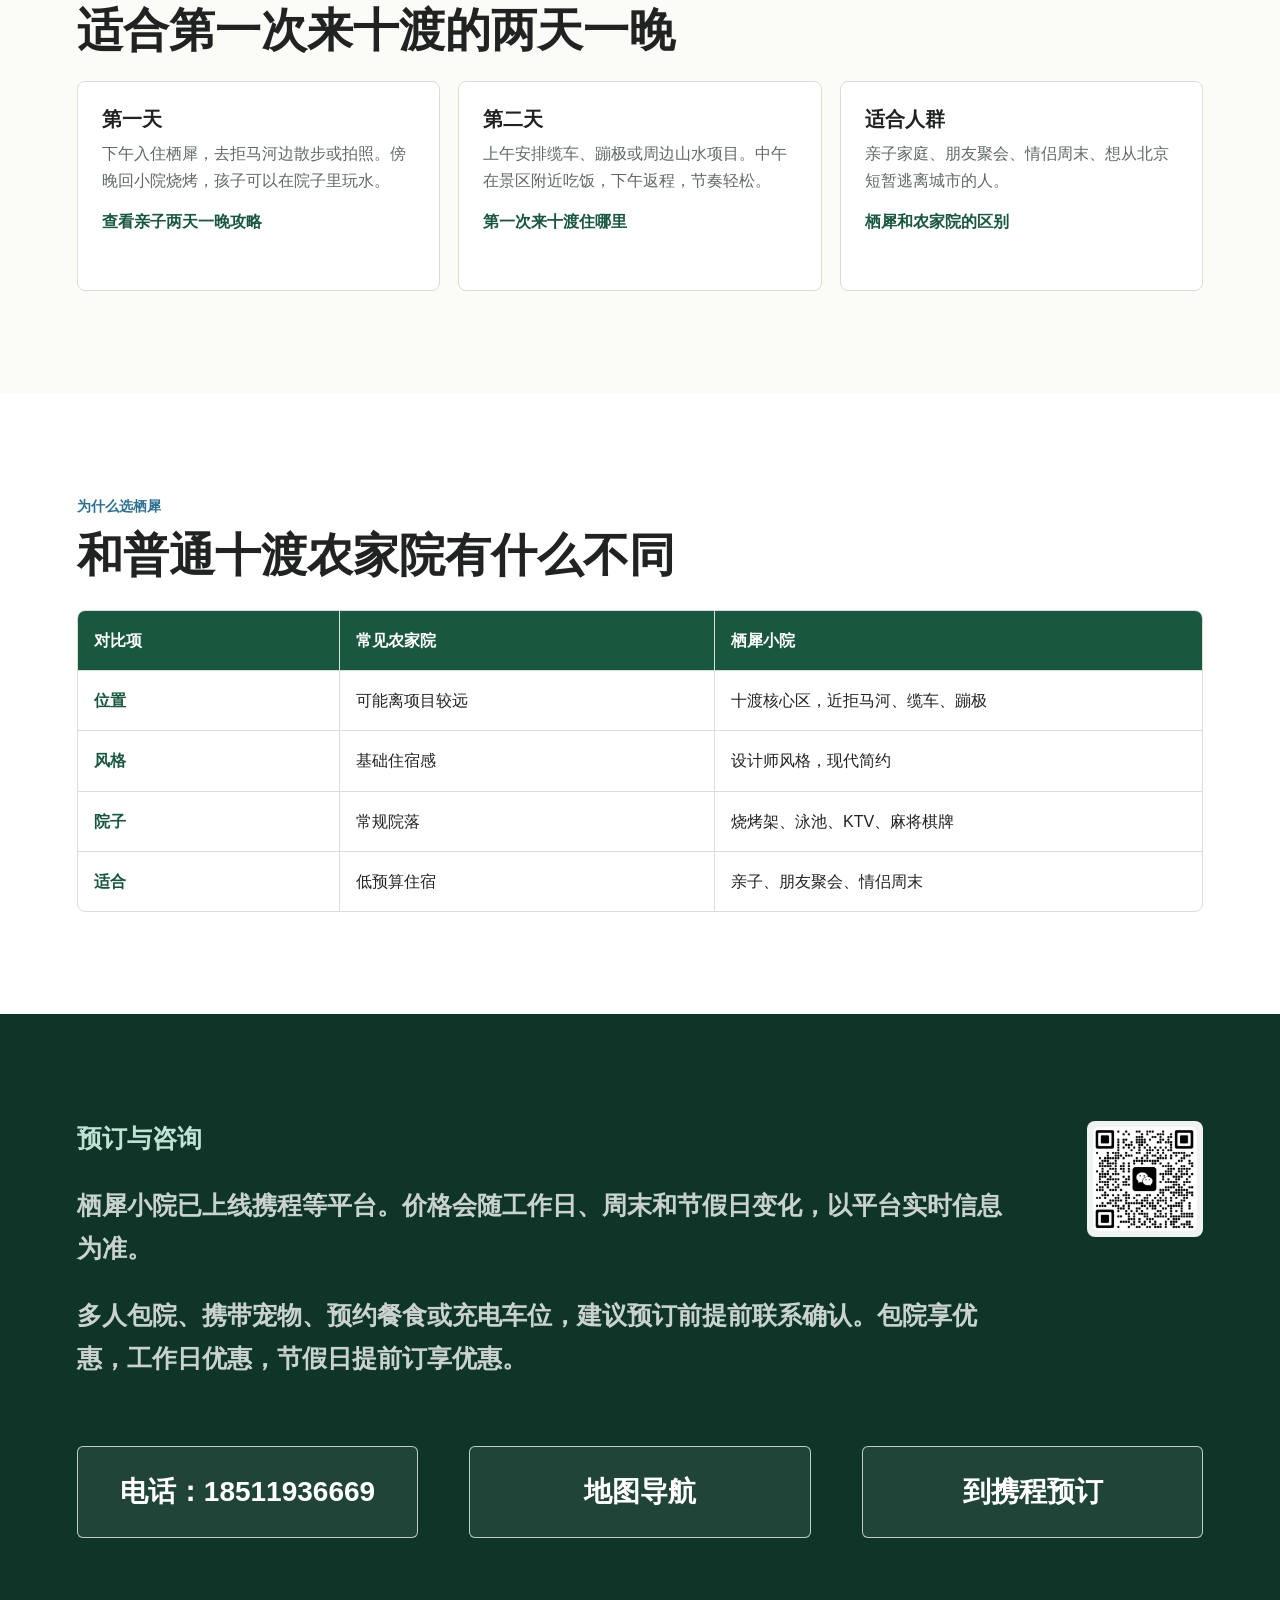
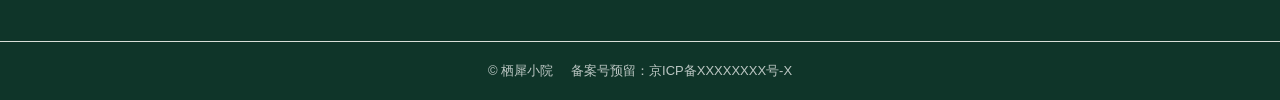
==== commit a689711b: "Add Shidu search content pages" ====
--- a/index.html
+++ b/index.html
@@ -17,7 +17,7 @@
     <meta property="og:image" content="assets/courtyard-night.jpg" />
     <meta property="og:type" content="website" />
     <link rel="canonical" href="https://qixi.homes/" />
-    <link rel="stylesheet" href="styles.css?v=20260703-1" />
+    <link rel="stylesheet" href="styles.css?v=20260707-1" />
     <script type="application/ld+json">
       {
         "@context": "https://schema.org",
@@ -189,14 +189,17 @@
           <article>
             <h3>第一天</h3>
             <p>下午入住栖犀，去拒马河边散步或拍照。傍晚回小院烧烤，孩子可以在院子里玩水。</p>
+            <a class="text-link" href="shidu-family-2days.html">查看亲子两天一晚攻略</a>
           </article>
           <article>
             <h3>第二天</h3>
             <p>上午安排缆车、蹦极或周边山水项目。中午在景区附近吃饭，下午返程，节奏轻松。</p>
+            <a class="text-link" href="first-time-shidu-stay.html">第一次来十渡住哪里</a>
           </article>
           <article>
             <h3>适合人群</h3>
             <p>亲子家庭、朋友聚会、情侣周末、想从北京短暂逃离城市的人。</p>
+            <a class="text-link" href="qixi-vs-nongjiayuan.html">栖犀和农家院的区别</a>
           </article>
         </div>
       </section>
--- a/styles.css
+++ b/styles.css
@@ -360,6 +360,18 @@
   color: var(--muted);
 }
 
+.text-link {
+  display: inline-block;
+  margin-top: 14px;
+  color: var(--green);
+  font-weight: 700;
+  text-decoration: none;
+}
+
+.text-link:hover {
+  text-decoration: underline;
+}
+
 .amenities {
   background: var(--white);
 }
@@ -517,6 +529,91 @@
   font-size: 13px;
 }
 
+.article-header {
+  background: rgba(8, 22, 18, 0.88);
+}
+
+.article-page {
+  padding-top: 64px;
+  background: var(--paper);
+}
+
+.article-hero {
+  display: grid;
+  grid-template-columns: minmax(0, 1fr) minmax(320px, 0.8fr);
+  gap: clamp(26px, 5vw, 64px);
+  align-items: center;
+  padding: clamp(54px, 8vw, 96px) clamp(18px, 6vw, 88px);
+  background: var(--green-dark);
+  color: var(--white);
+}
+
+.article-hero h1 {
+  font-size: clamp(38px, 6vw, 72px);
+  line-height: 1.08;
+}
+
+.article-hero p {
+  max-width: 820px;
+  color: rgba(255, 255, 255, 0.82);
+  font-size: clamp(17px, 2vw, 22px);
+}
+
+.article-hero img {
+  width: 100%;
+  aspect-ratio: 4 / 3;
+  object-fit: cover;
+  border-radius: 8px;
+  box-shadow: var(--shadow);
+}
+
+.article-section,
+.article-image-grid,
+.article-cta {
+  width: min(1080px, calc(100% - 36px));
+  margin: 0 auto;
+}
+
+.article-section {
+  padding: clamp(42px, 6vw, 76px) 0 0;
+}
+
+.article-section h2 {
+  font-size: clamp(26px, 3.4vw, 40px);
+}
+
+.article-section p {
+  color: var(--muted);
+  font-size: 18px;
+}
+
+.article-image-grid {
+  display: grid;
+  grid-template-columns: repeat(2, 1fr);
+  gap: 18px;
+  padding-top: 36px;
+}
+
+.article-image-grid img {
+  width: 100%;
+  aspect-ratio: 4 / 3;
+  object-fit: cover;
+  border-radius: 8px;
+  box-shadow: var(--shadow);
+}
+
+.article-cta {
+  display: flex;
+  flex-wrap: wrap;
+  gap: 12px;
+  padding: clamp(42px, 6vw, 76px) 0;
+}
+
+.article-cta .button.secondary {
+  border-color: var(--green);
+  color: var(--green);
+}
+
 @media (max-width: 900px) {
   .site-header {
     position: absolute;
@@ -556,6 +653,8 @@
   .feature-grid,
   .guide-grid,
   .amenity-grid,
+  .article-hero,
+  .article-image-grid,
   .booking {
     grid-template-columns: 1fr;
   }
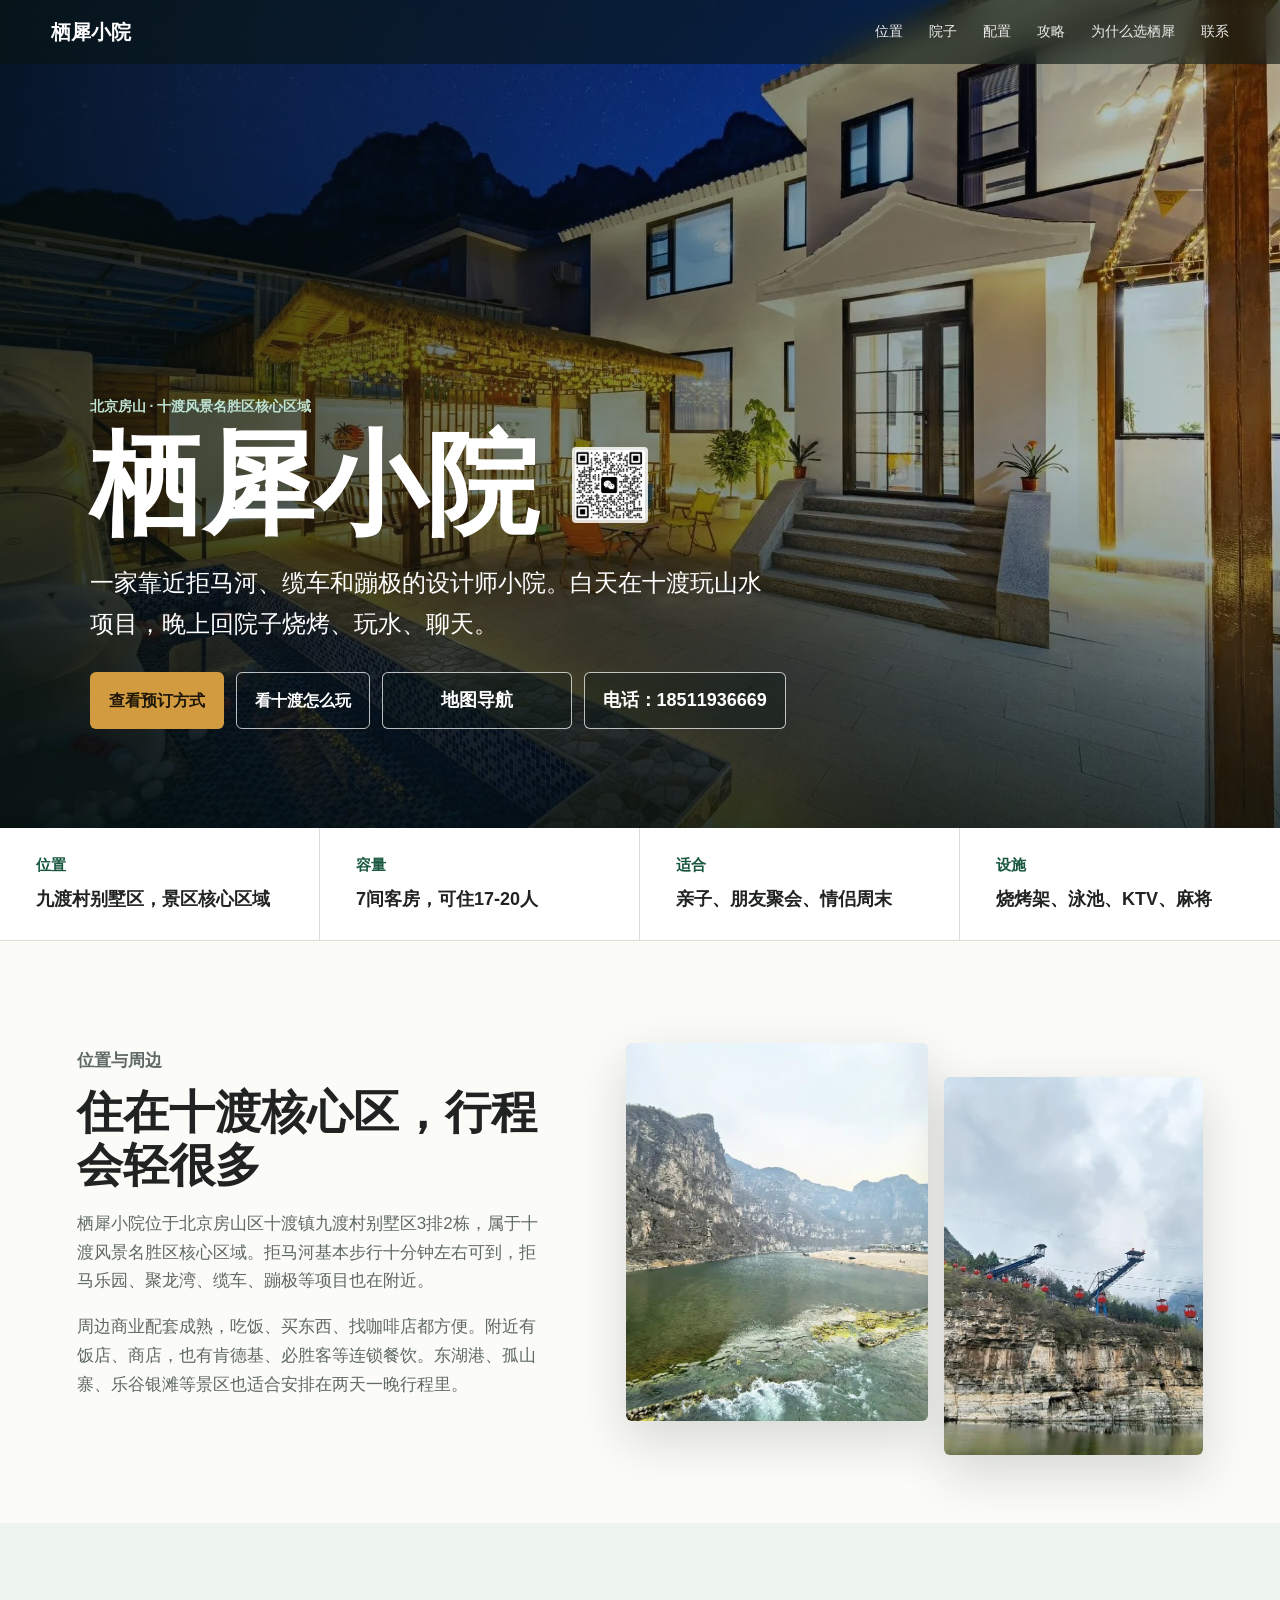
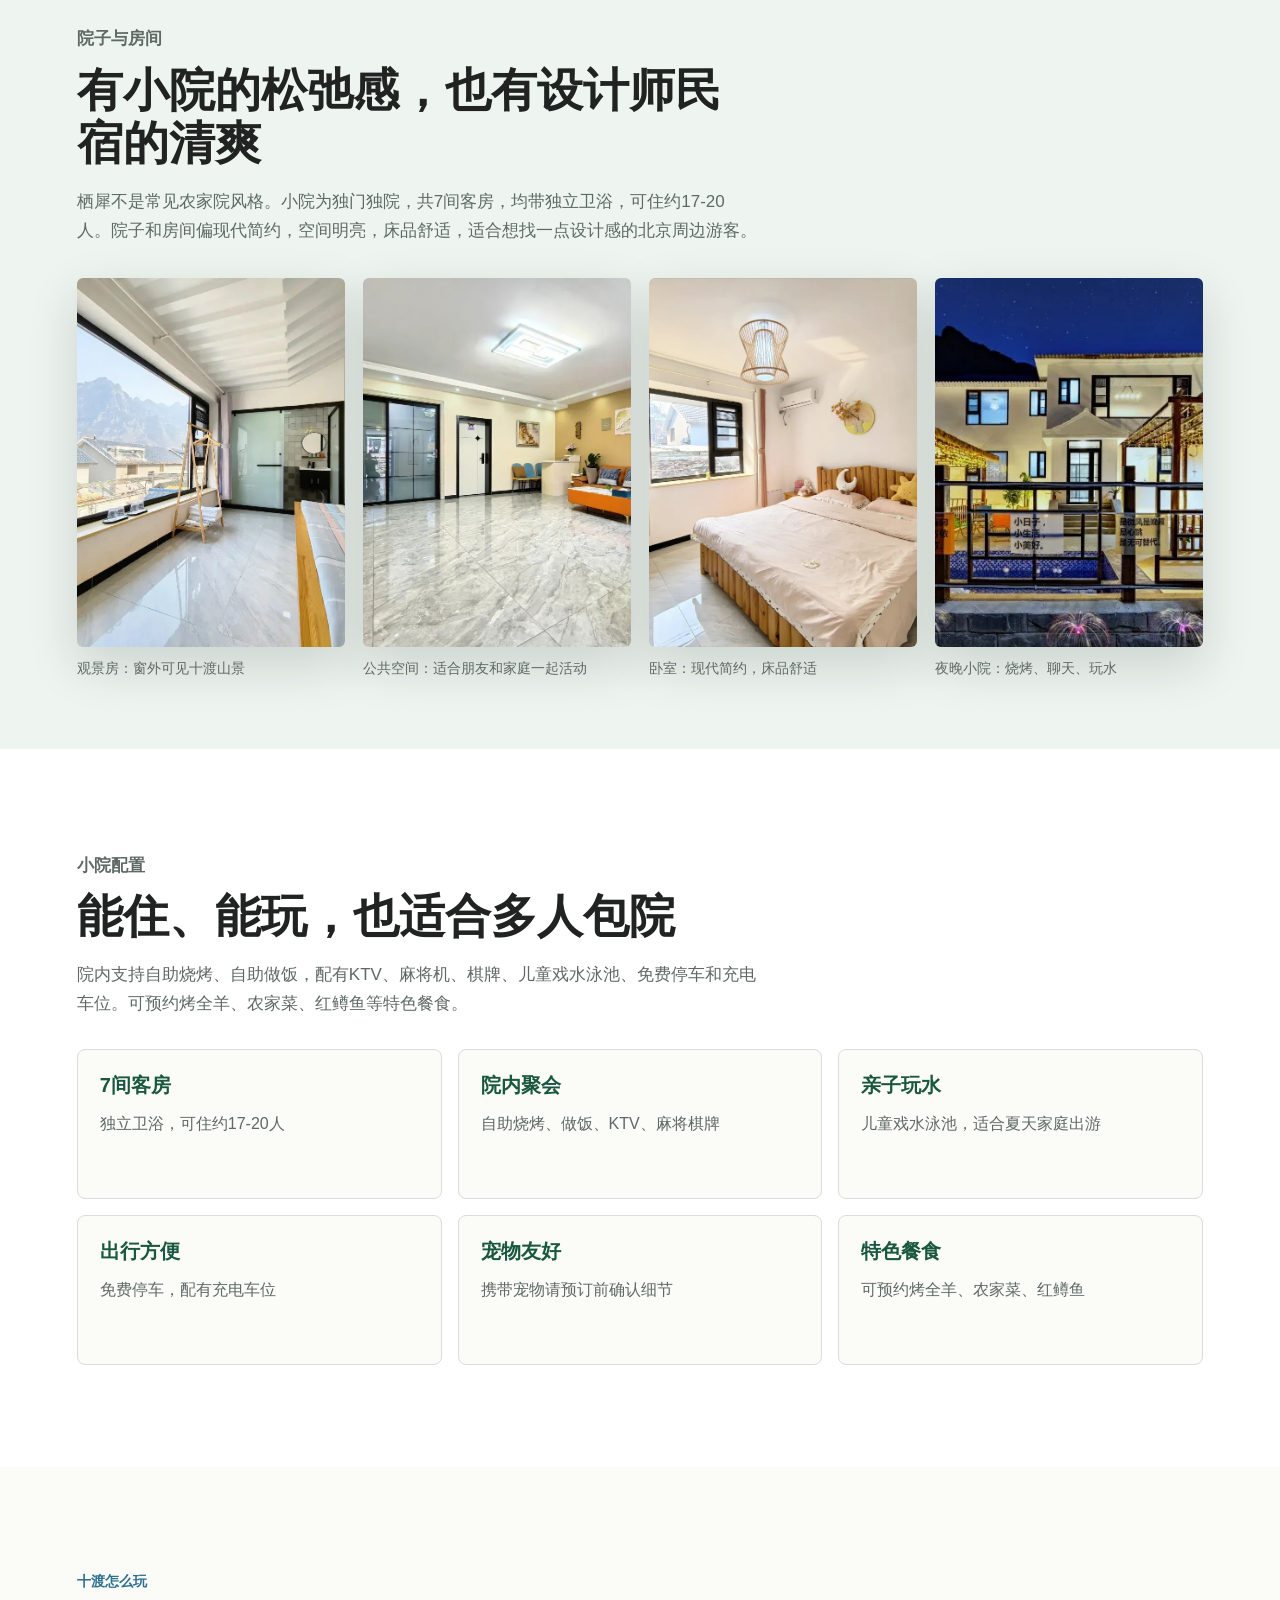
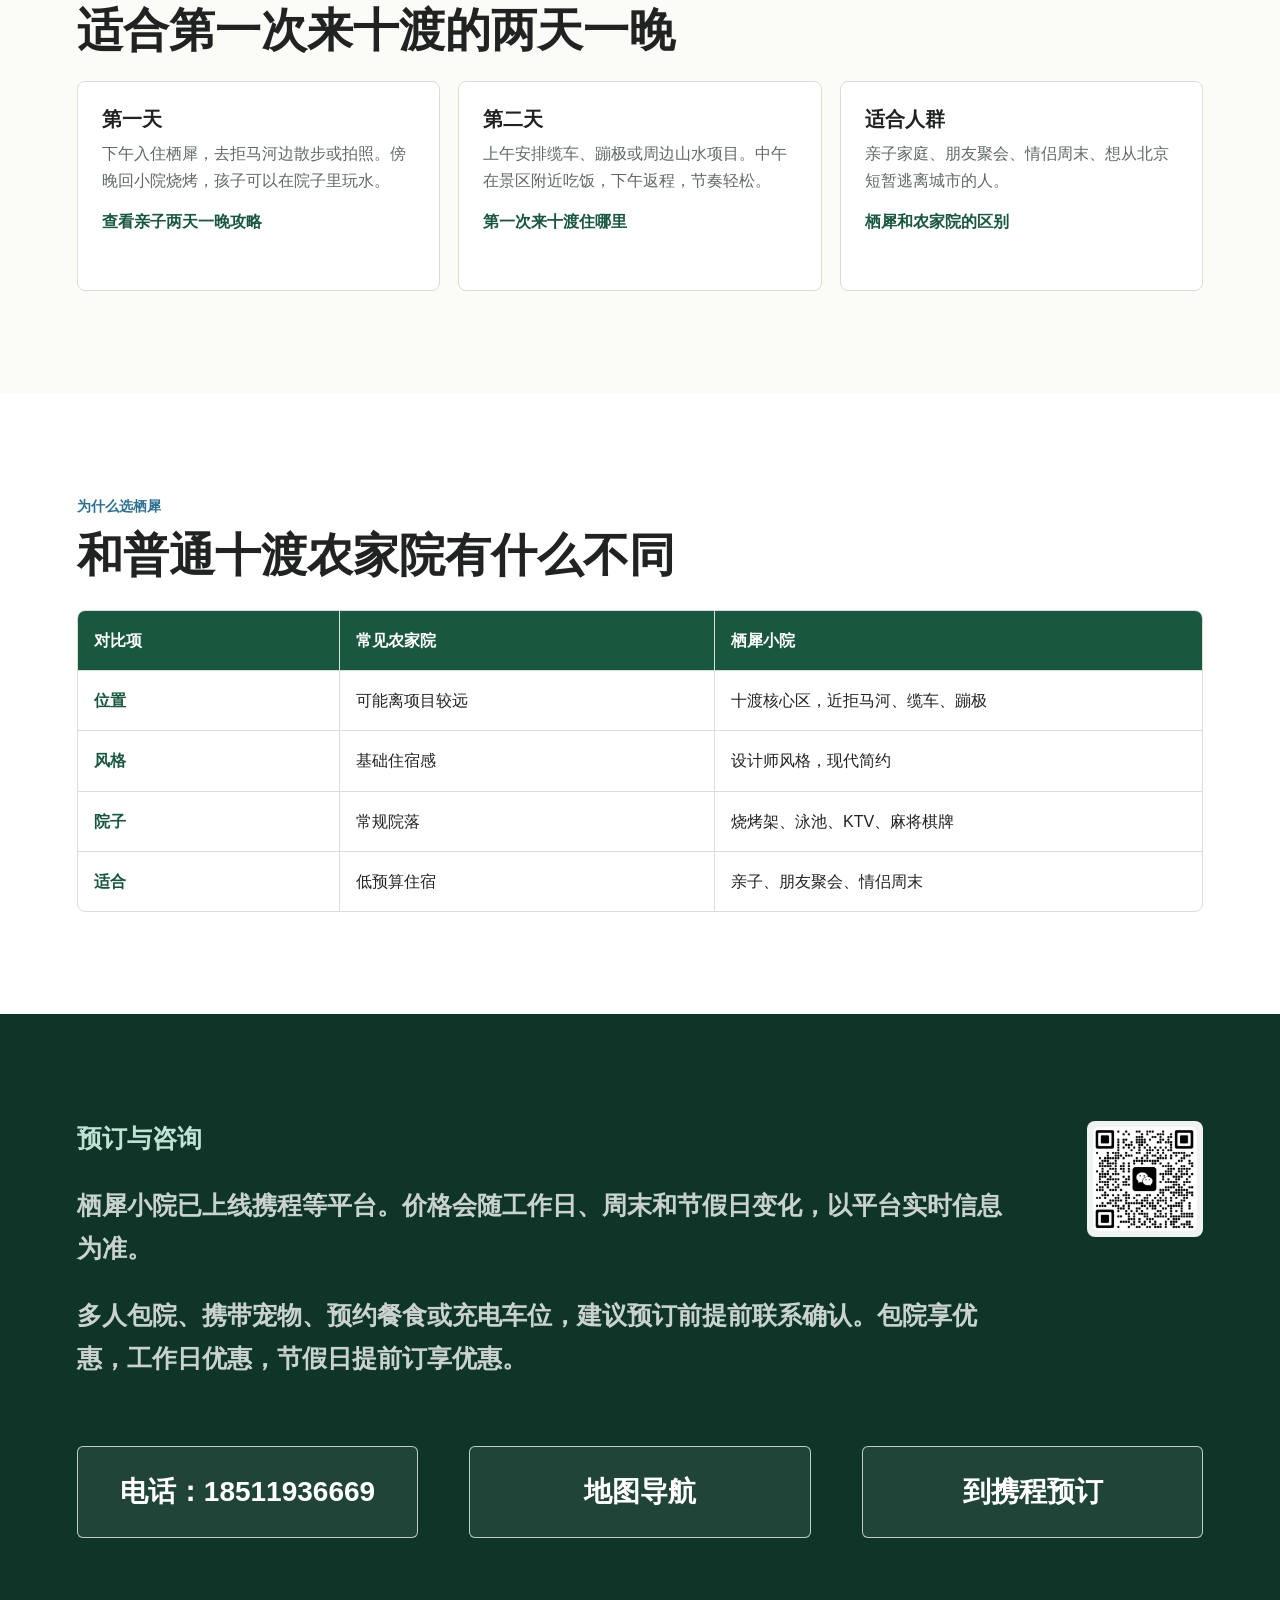
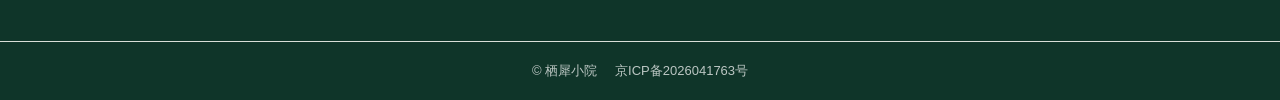
==== commit b4813b6f: "Update ICP filing number" ====
--- a/index.html
+++ b/index.html
@@ -262,7 +262,7 @@
     </main>
     <footer class="site-footer">
       <span>© 栖犀小院</span>
-      <span>备案号预留：京ICP备XXXXXXXX号-X</span>
+      <span>京ICP备2026041763号</span>
     </footer>
   </body>
 </html>
--- a/styles.css
+++ b/styles.css
@@ -587,6 +587,75 @@
   font-size: 18px;
 }
 
+.article-highlight {
+  display: grid;
+  gap: 8px;
+  margin-top: 24px;
+  padding: 20px;
+  border-left: 4px solid var(--sun);
+  border-radius: 8px;
+  background: var(--white);
+}
+
+.article-highlight strong {
+  color: var(--green);
+  font-size: 18px;
+}
+
+.article-highlight span {
+  color: var(--muted);
+}
+
+.info-list {
+  display: grid;
+  grid-template-columns: repeat(2, minmax(0, 1fr));
+  gap: 16px;
+  margin-top: 24px;
+}
+
+.info-list div {
+  padding: 20px;
+  border: 1px solid var(--line);
+  border-radius: 8px;
+  background: var(--white);
+}
+
+.info-list strong,
+.info-list span {
+  display: block;
+}
+
+.info-list strong {
+  color: var(--green);
+  font-size: 18px;
+}
+
+.info-list span {
+  margin-top: 8px;
+  color: var(--muted);
+}
+
+.faq-section details {
+  padding: 18px 20px;
+  border: 1px solid var(--line);
+  border-radius: 8px;
+  background: var(--white);
+}
+
+.faq-section details + details {
+  margin-top: 12px;
+}
+
+.faq-section summary {
+  cursor: pointer;
+  color: var(--green);
+  font-weight: 700;
+}
+
+.faq-section details p {
+  margin-bottom: 0;
+}
+
 .article-image-grid {
   display: grid;
   grid-template-columns: repeat(2, 1fr);
@@ -722,6 +791,10 @@
     grid-template-columns: 1fr;
   }
 
+  .info-list {
+    grid-template-columns: 1fr;
+  }
+
   .quick-facts div {
     border-right: 0;
     border-bottom: 1px solid var(--line);
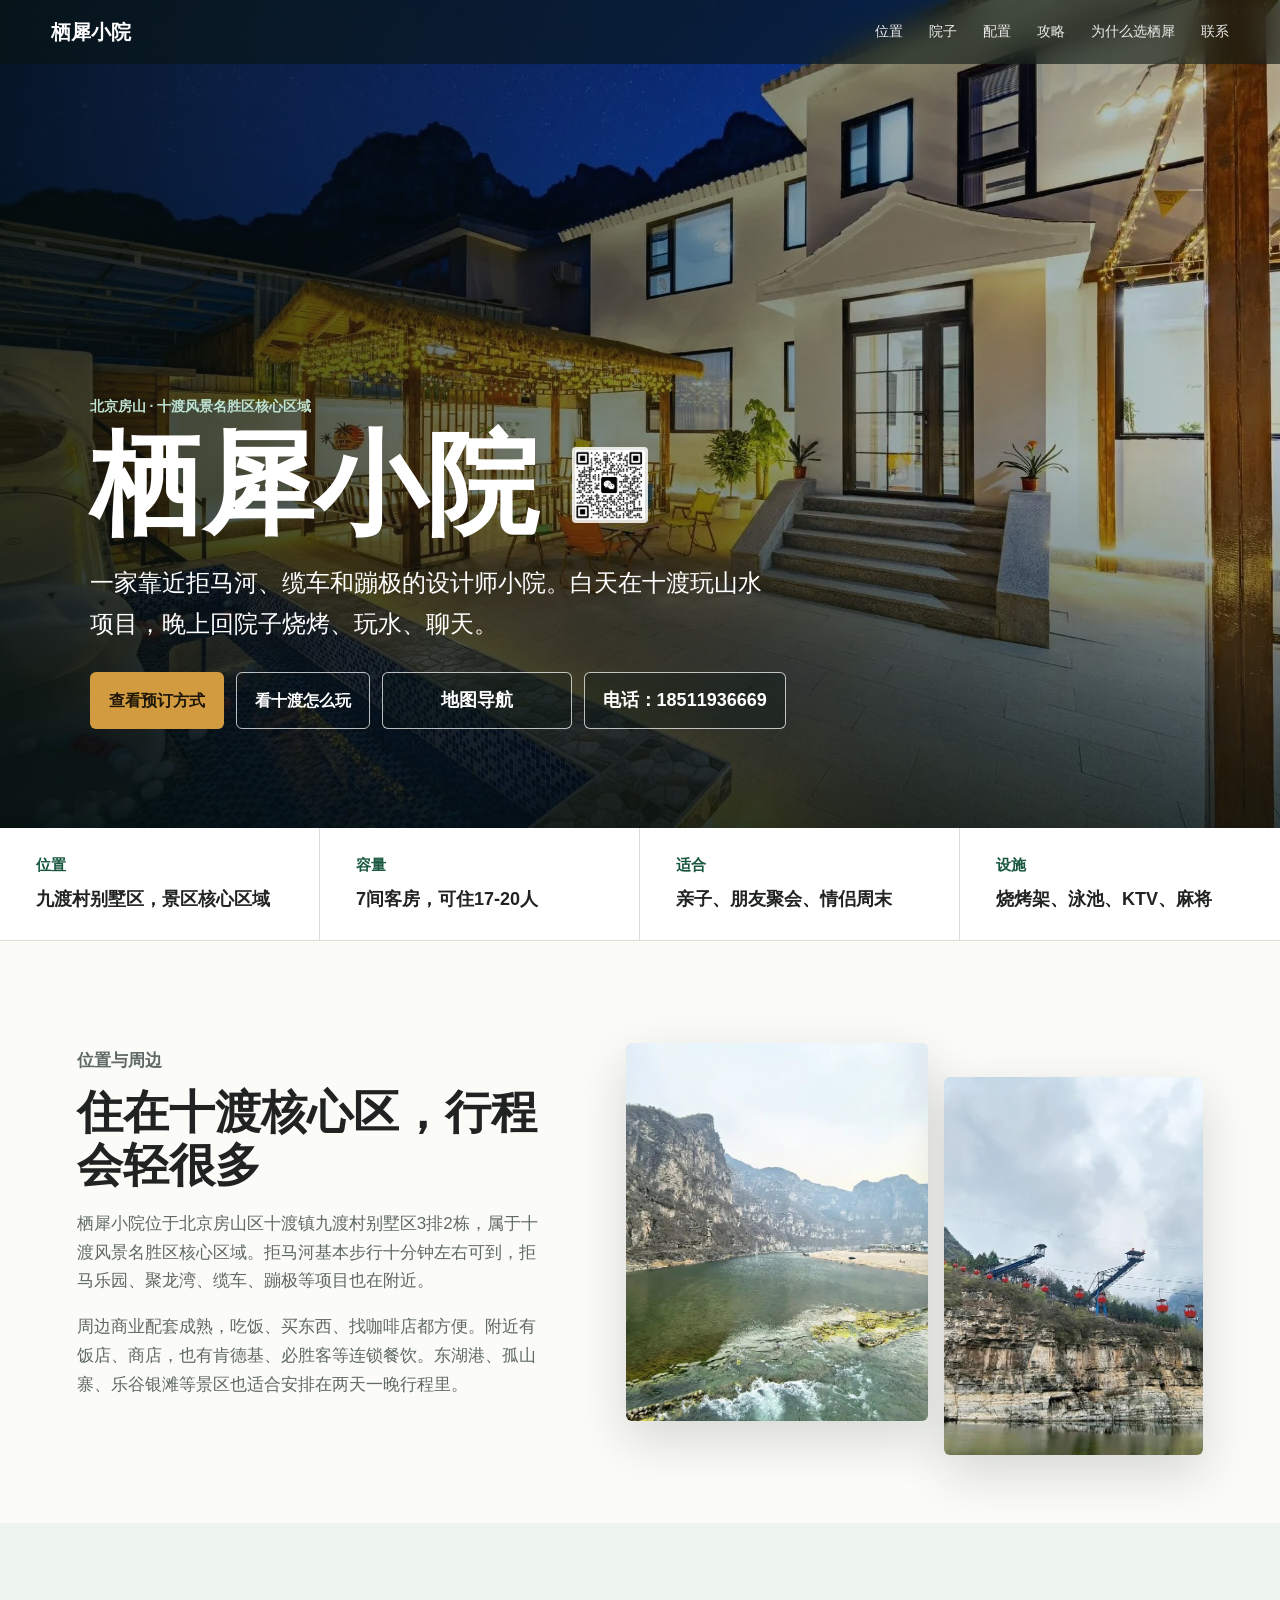
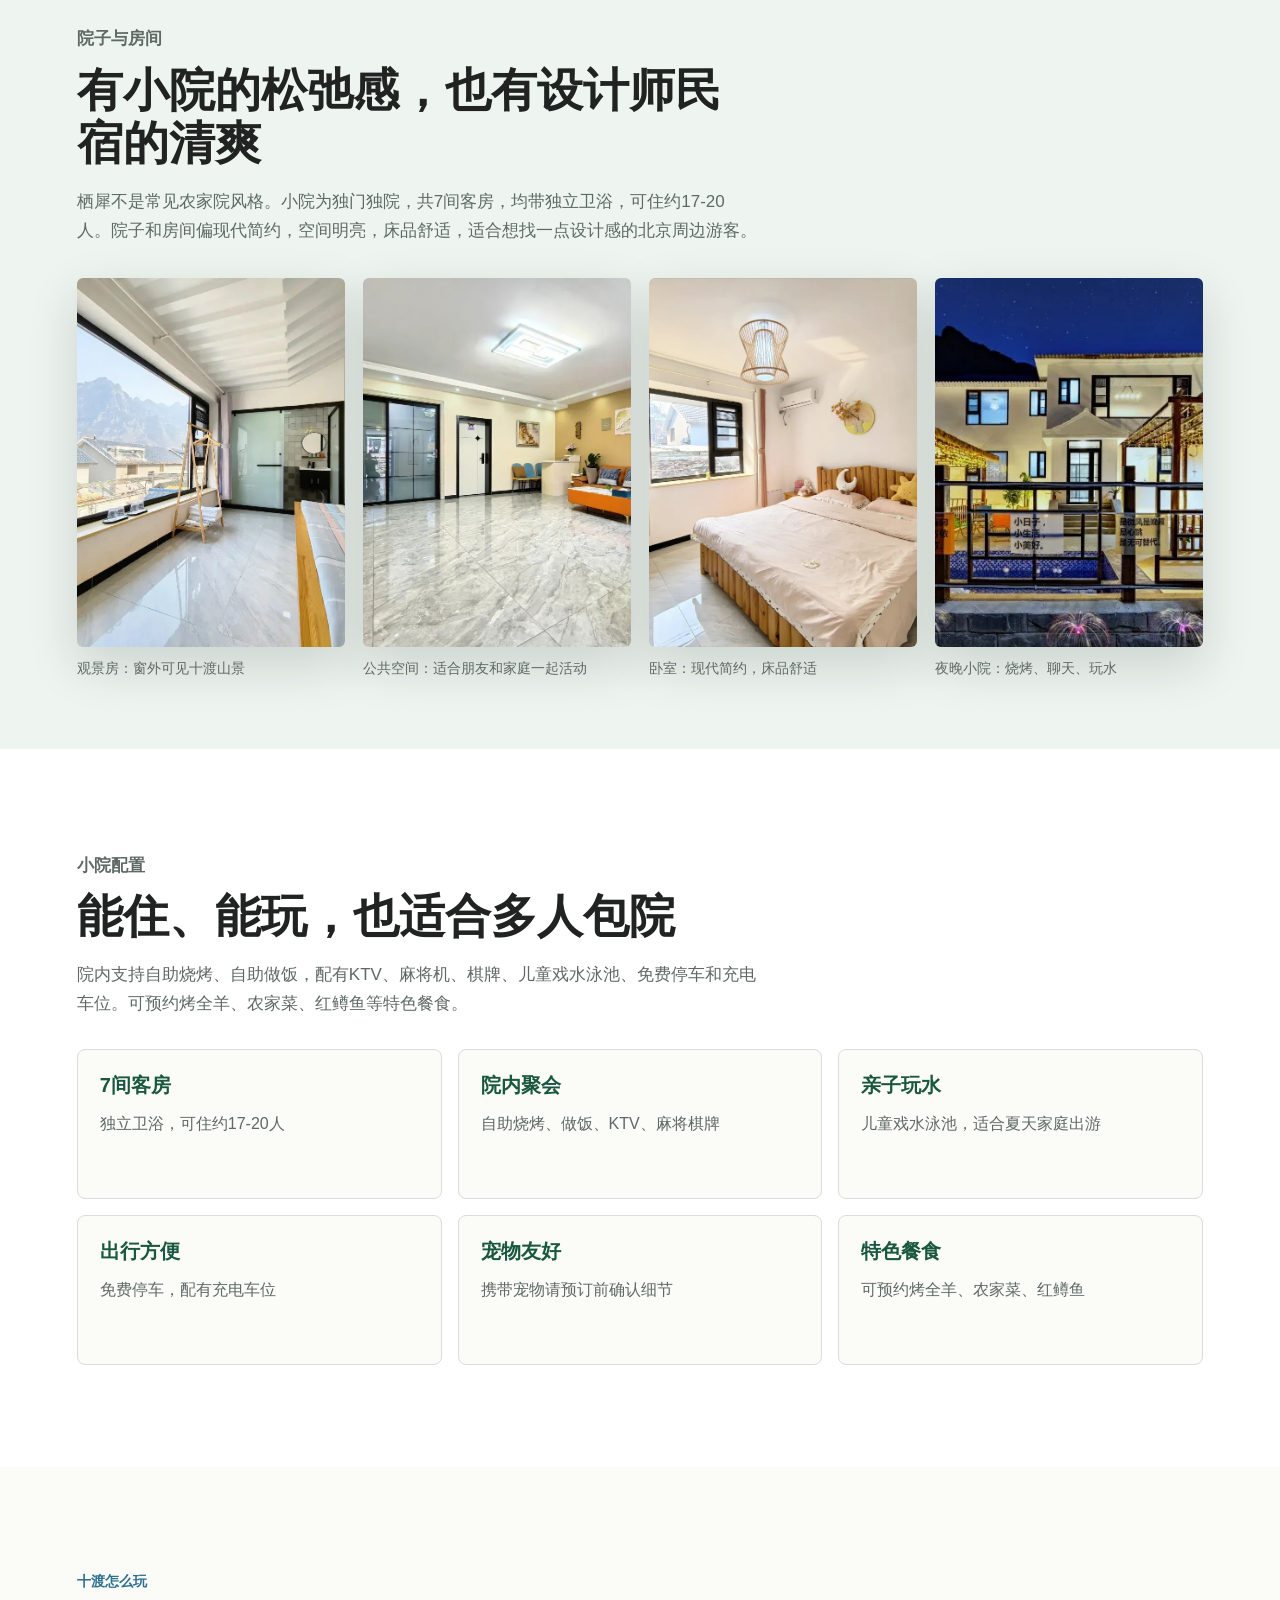
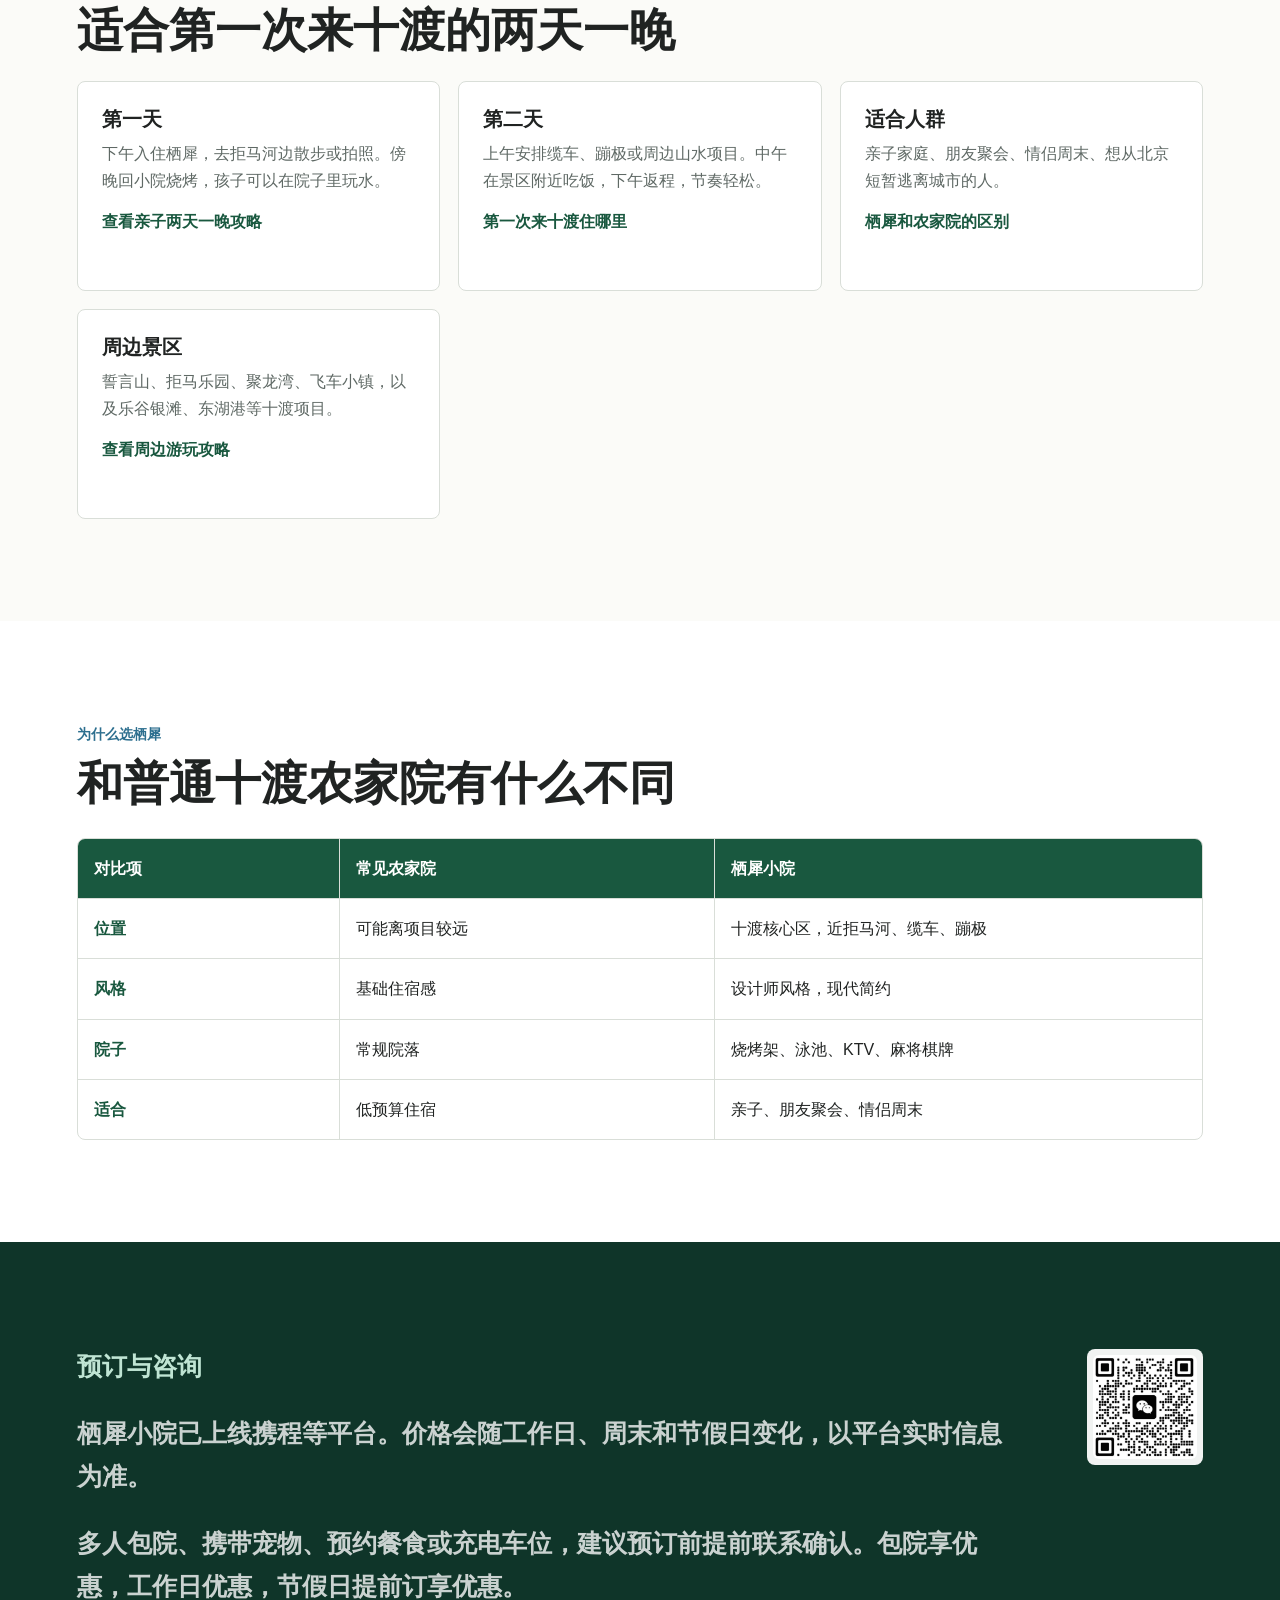
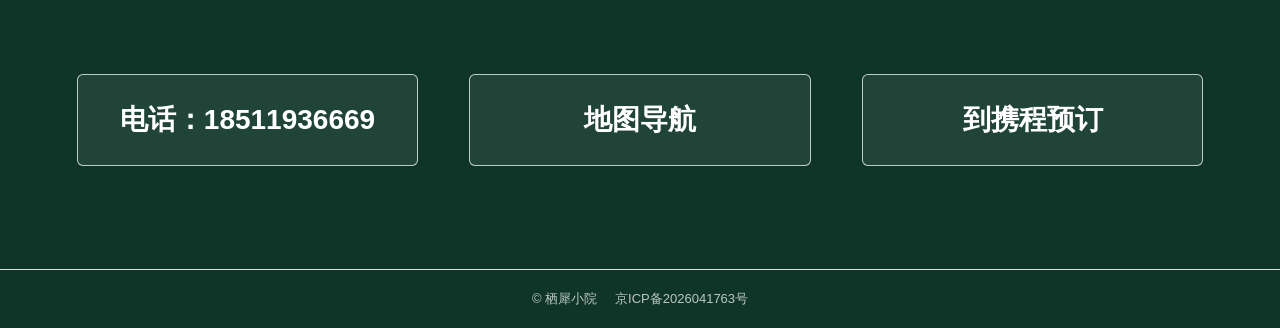
==== commit 779b492e: "Add Shidu nearby attractions guide" ====
--- a/index.html
+++ b/index.html
@@ -201,6 +201,11 @@
             <p>亲子家庭、朋友聚会、情侣周末、想从北京短暂逃离城市的人。</p>
             <a class="text-link" href="qixi-vs-nongjiayuan.html">栖犀和农家院的区别</a>
           </article>
+          <article>
+            <h3>周边景区</h3>
+            <p>誓言山、拒马乐园、聚龙湾、飞车小镇，以及乐谷银滩、东湖港等十渡项目。</p>
+            <a class="text-link" href="shidu-nearby-attractions.html">查看周边游玩攻略</a>
+          </article>
         </div>
       </section>
 
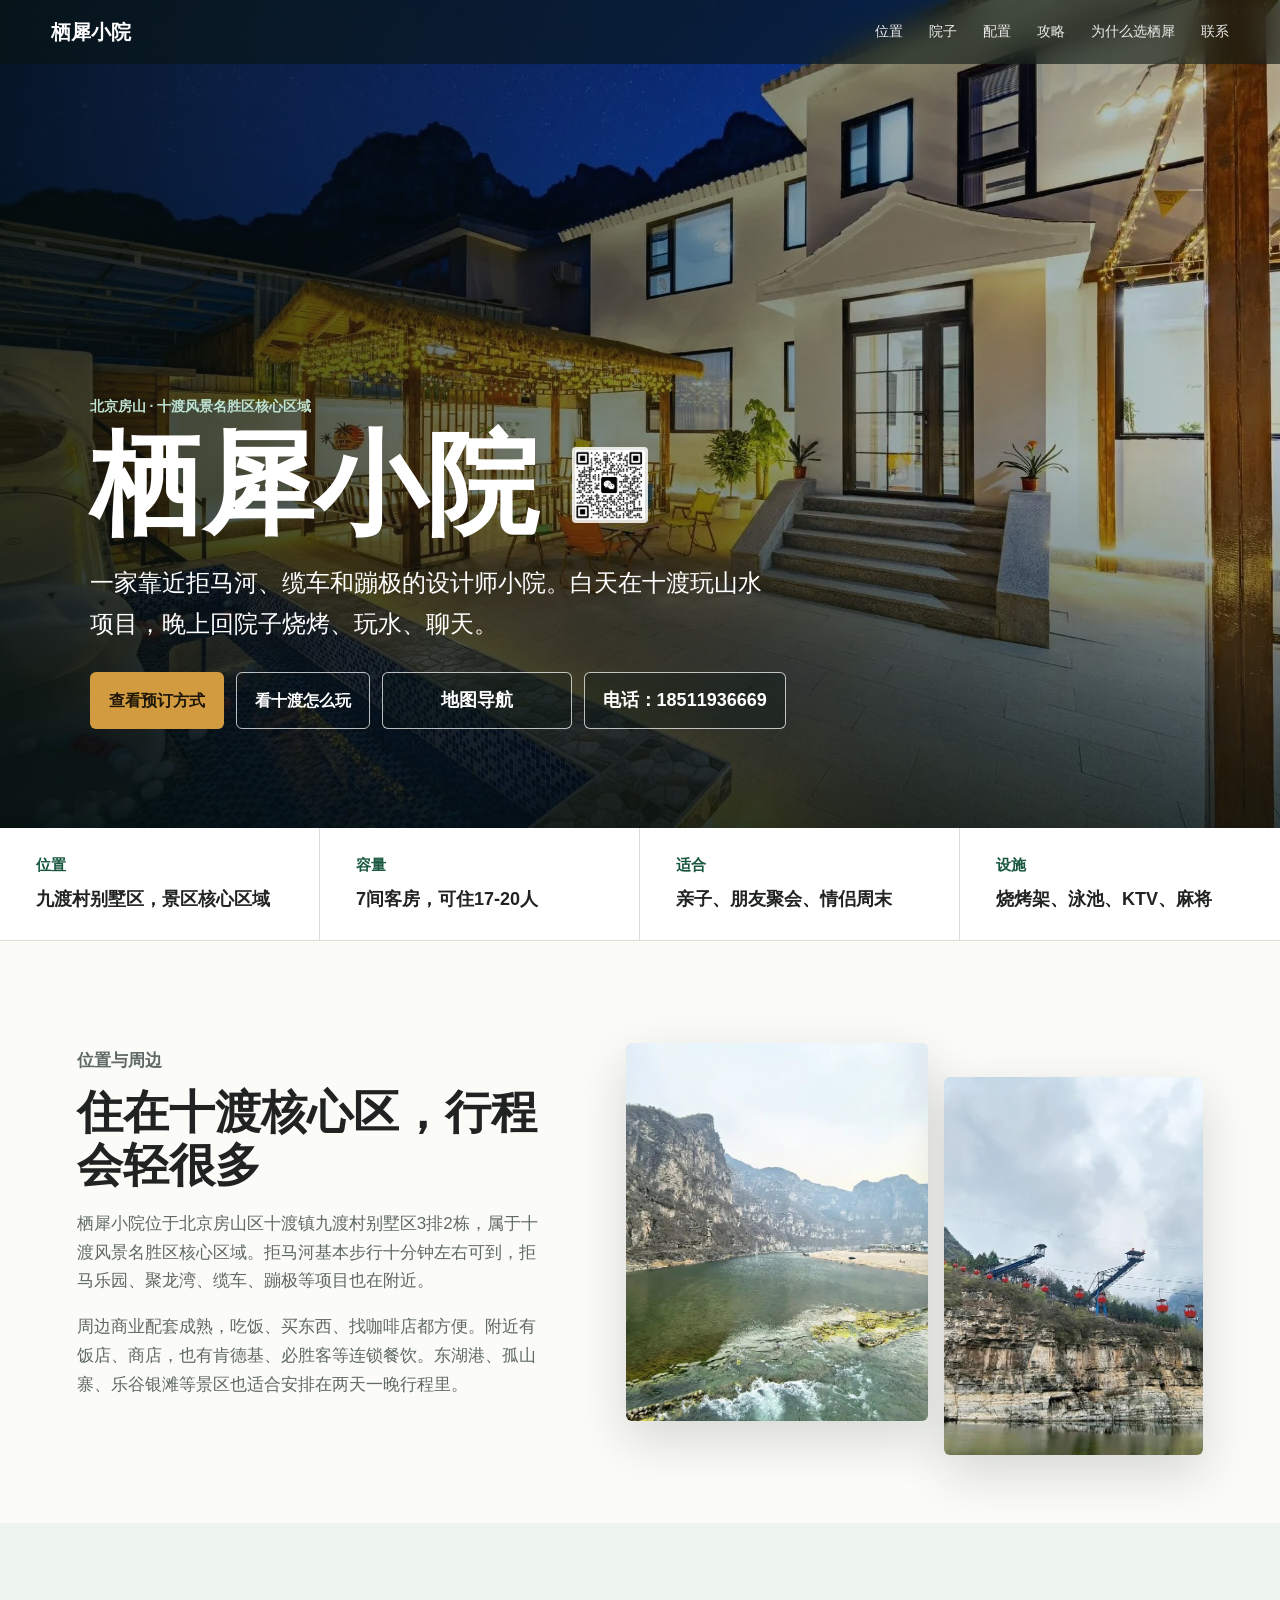
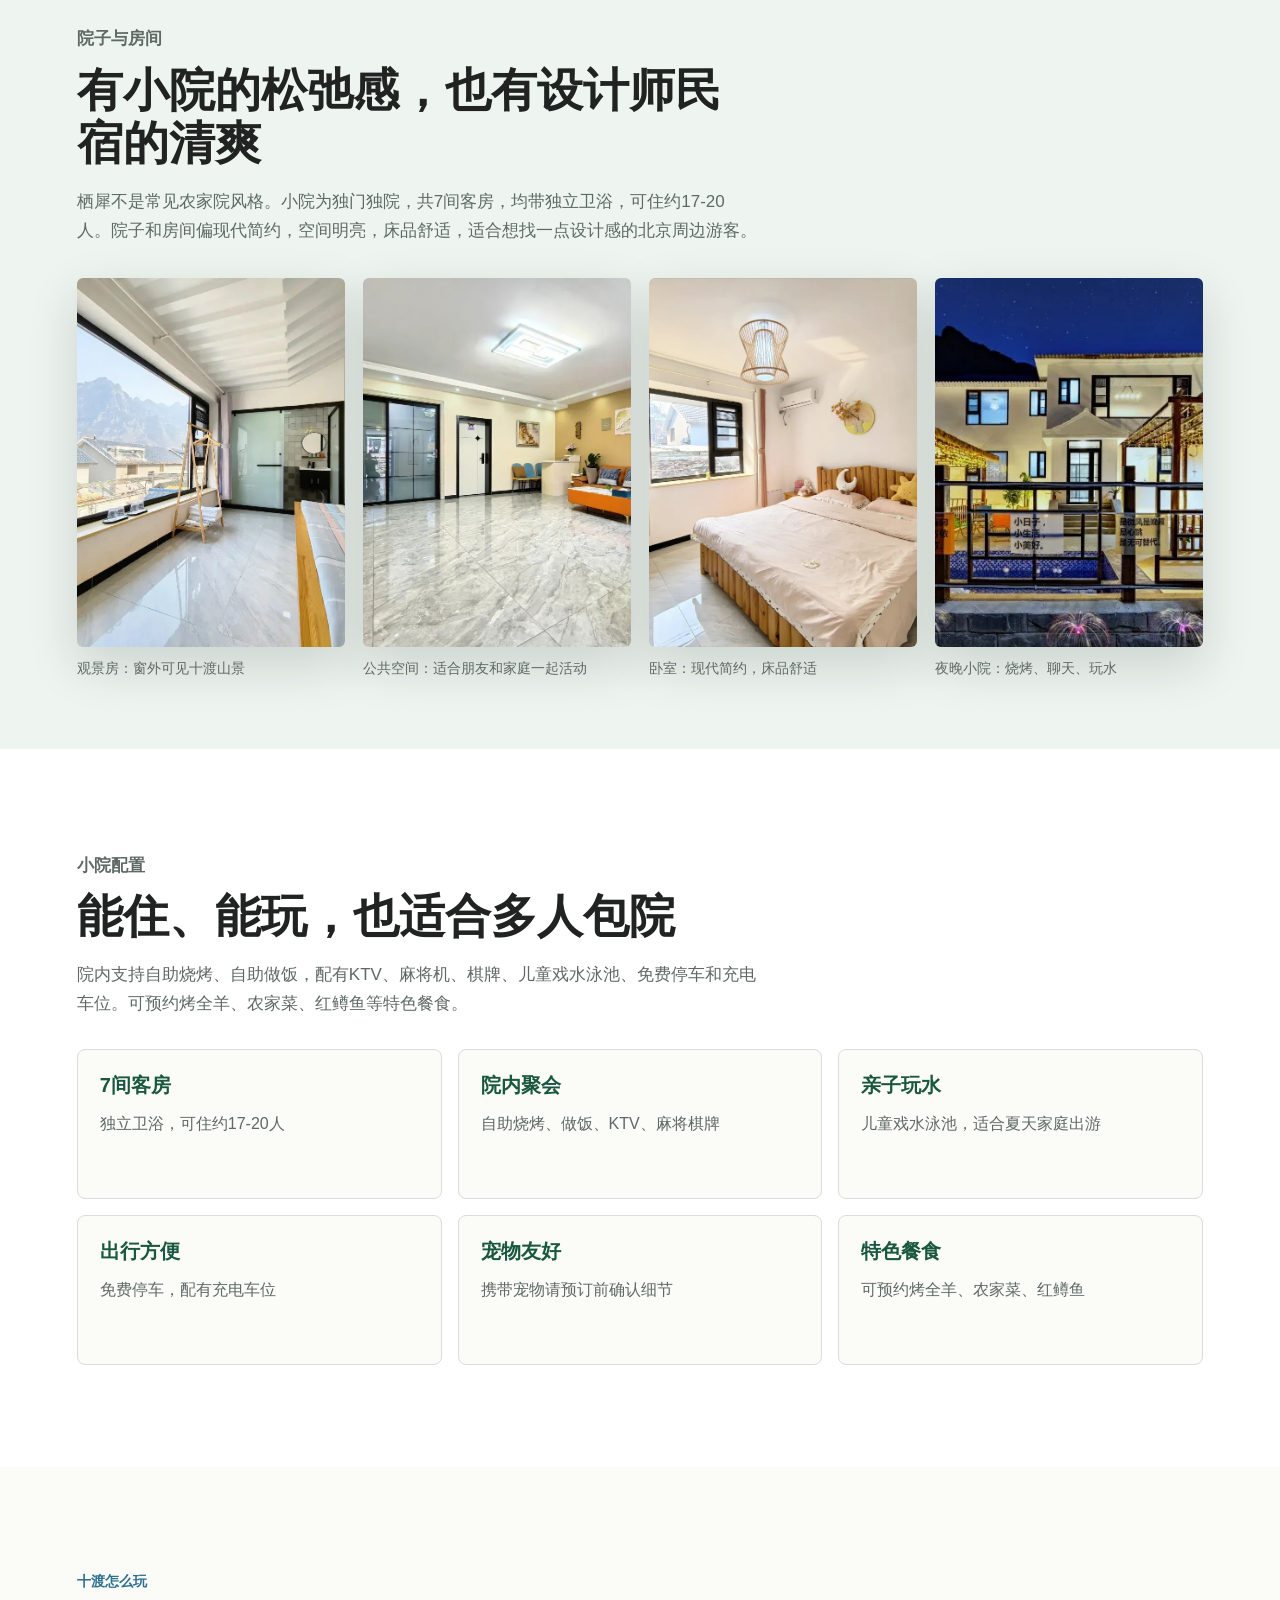
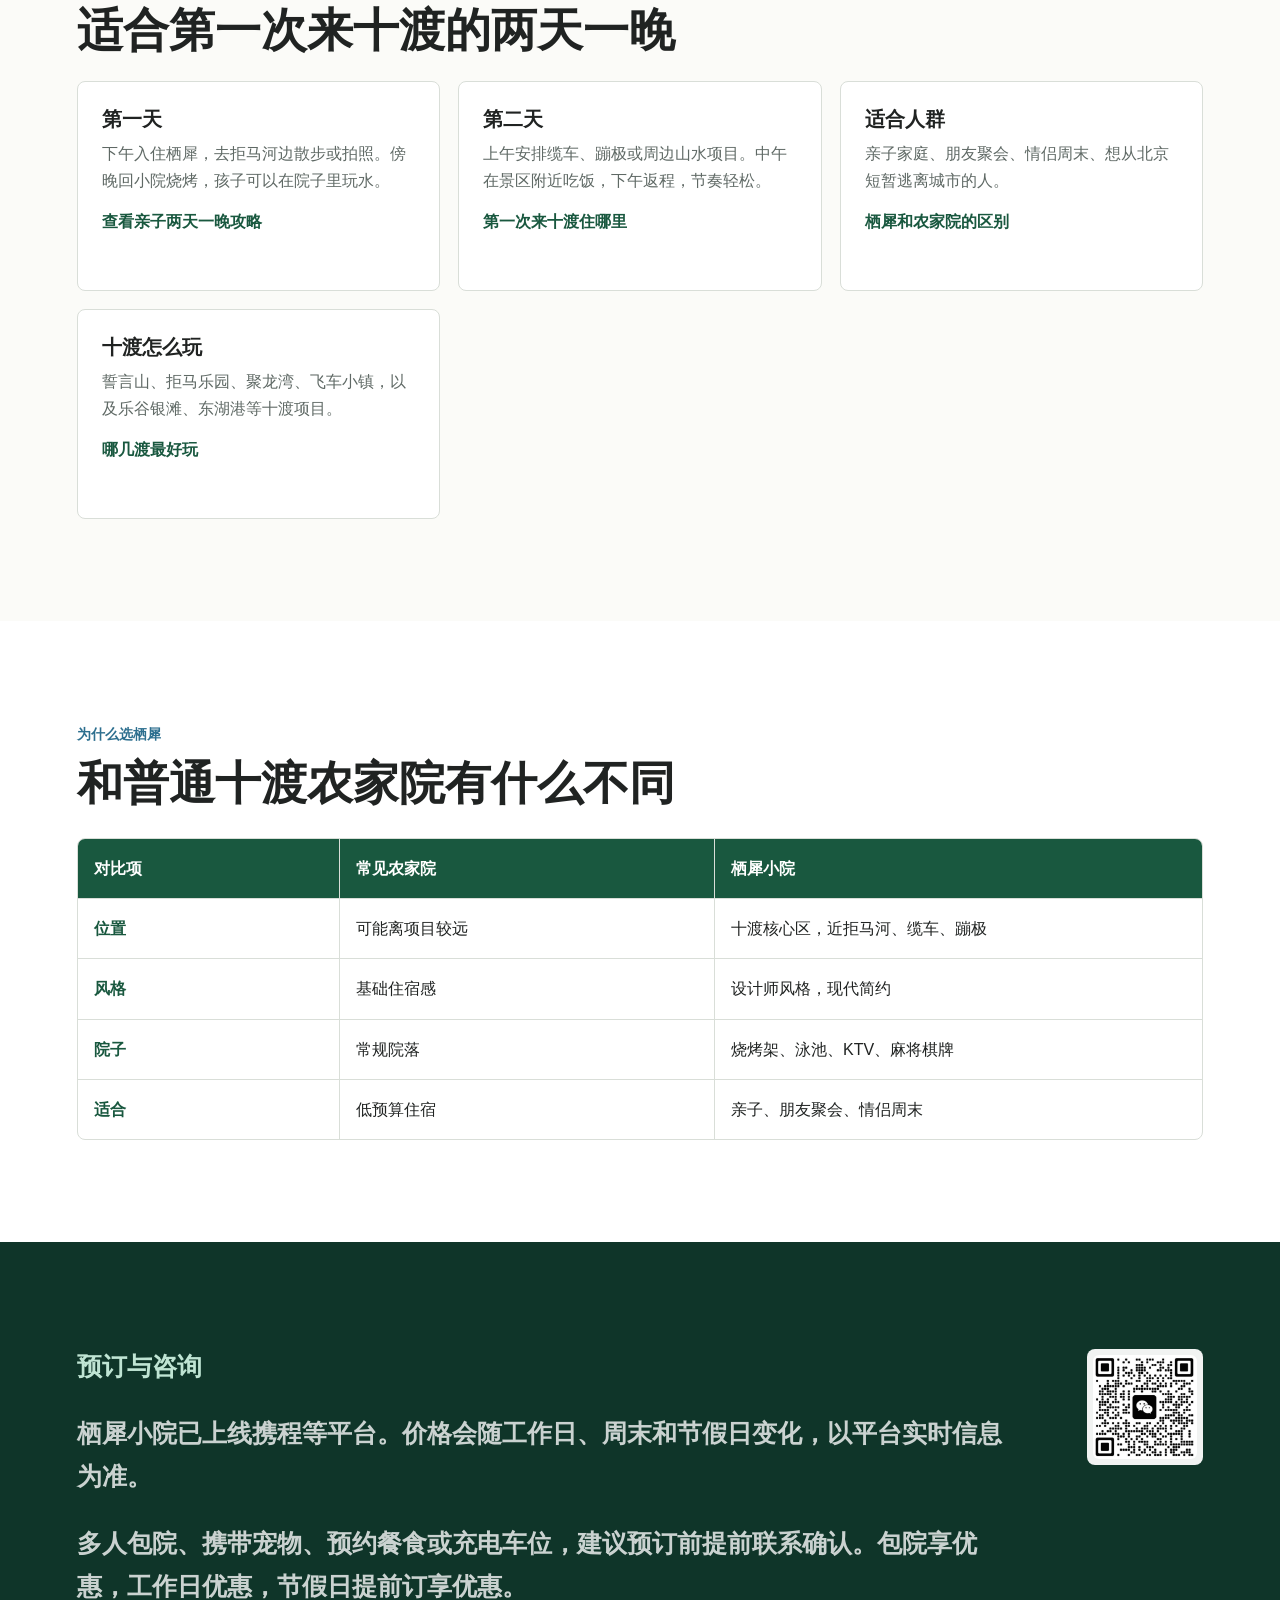
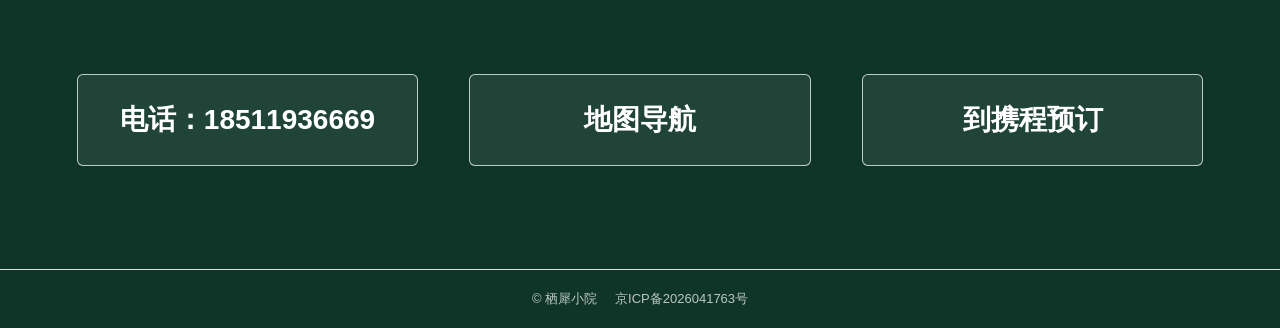
==== commit c375ba83: "Retitle Shidu attractions guide for search" ====
--- a/index.html
+++ b/index.html
@@ -202,9 +202,9 @@
             <a class="text-link" href="qixi-vs-nongjiayuan.html">栖犀和农家院的区别</a>
           </article>
           <article>
-            <h3>周边景区</h3>
+            <h3>十渡怎么玩</h3>
             <p>誓言山、拒马乐园、聚龙湾、飞车小镇，以及乐谷银滩、东湖港等十渡项目。</p>
-            <a class="text-link" href="shidu-nearby-attractions.html">查看周边游玩攻略</a>
+            <a class="text-link" href="shidu-nearby-attractions.html">哪几渡最好玩</a>
           </article>
         </div>
       </section>
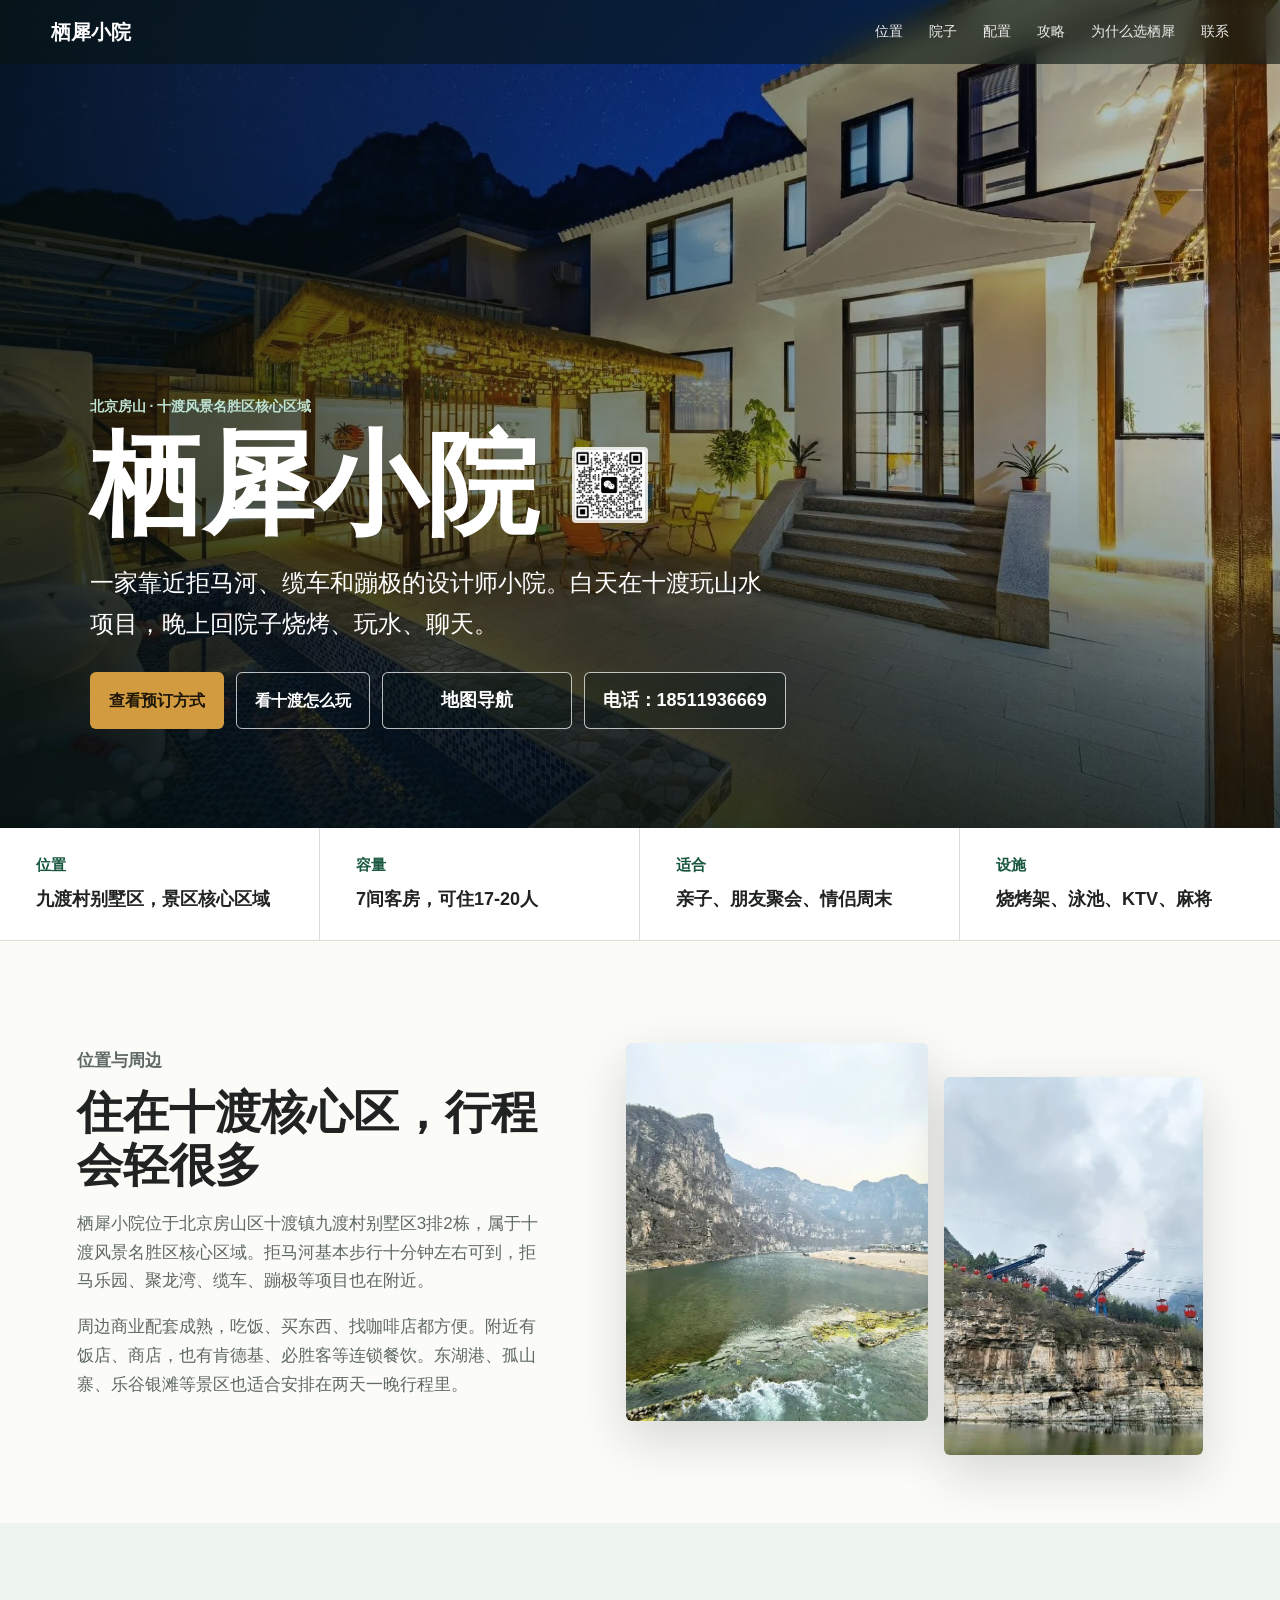
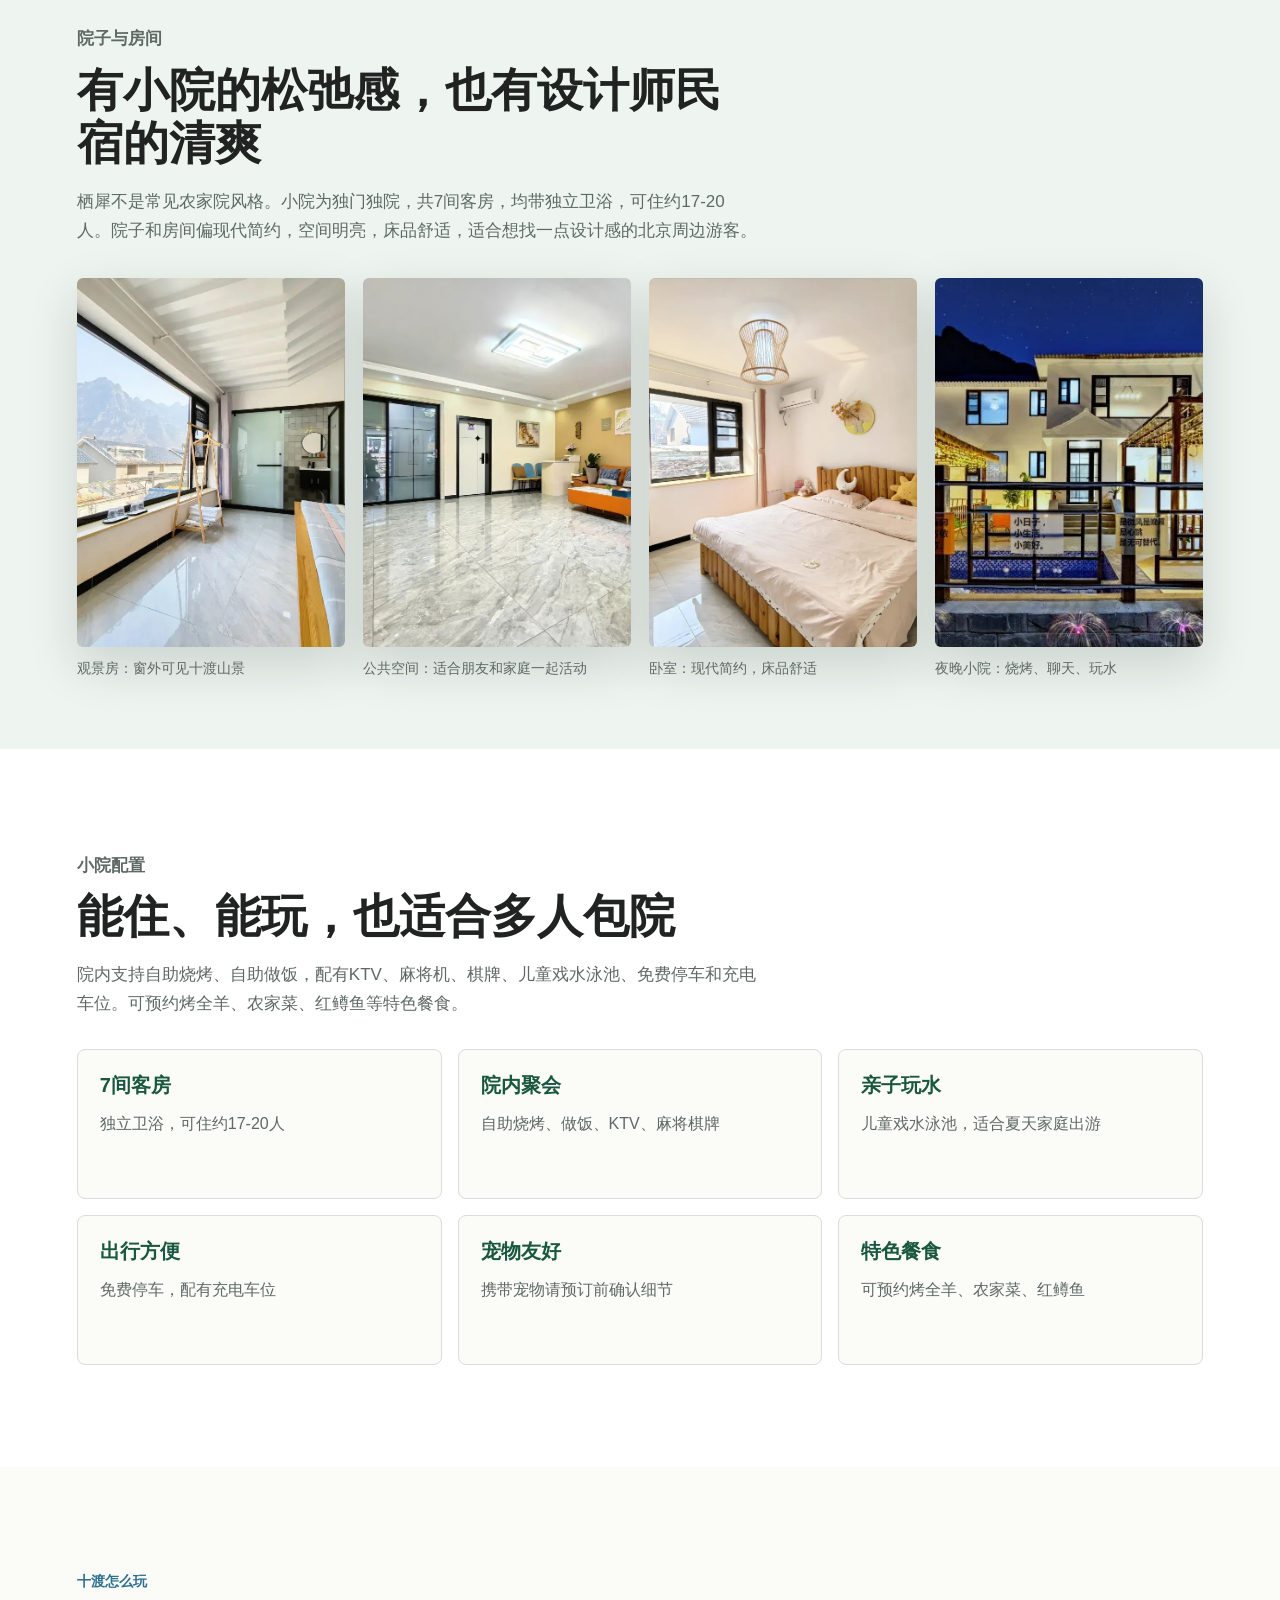
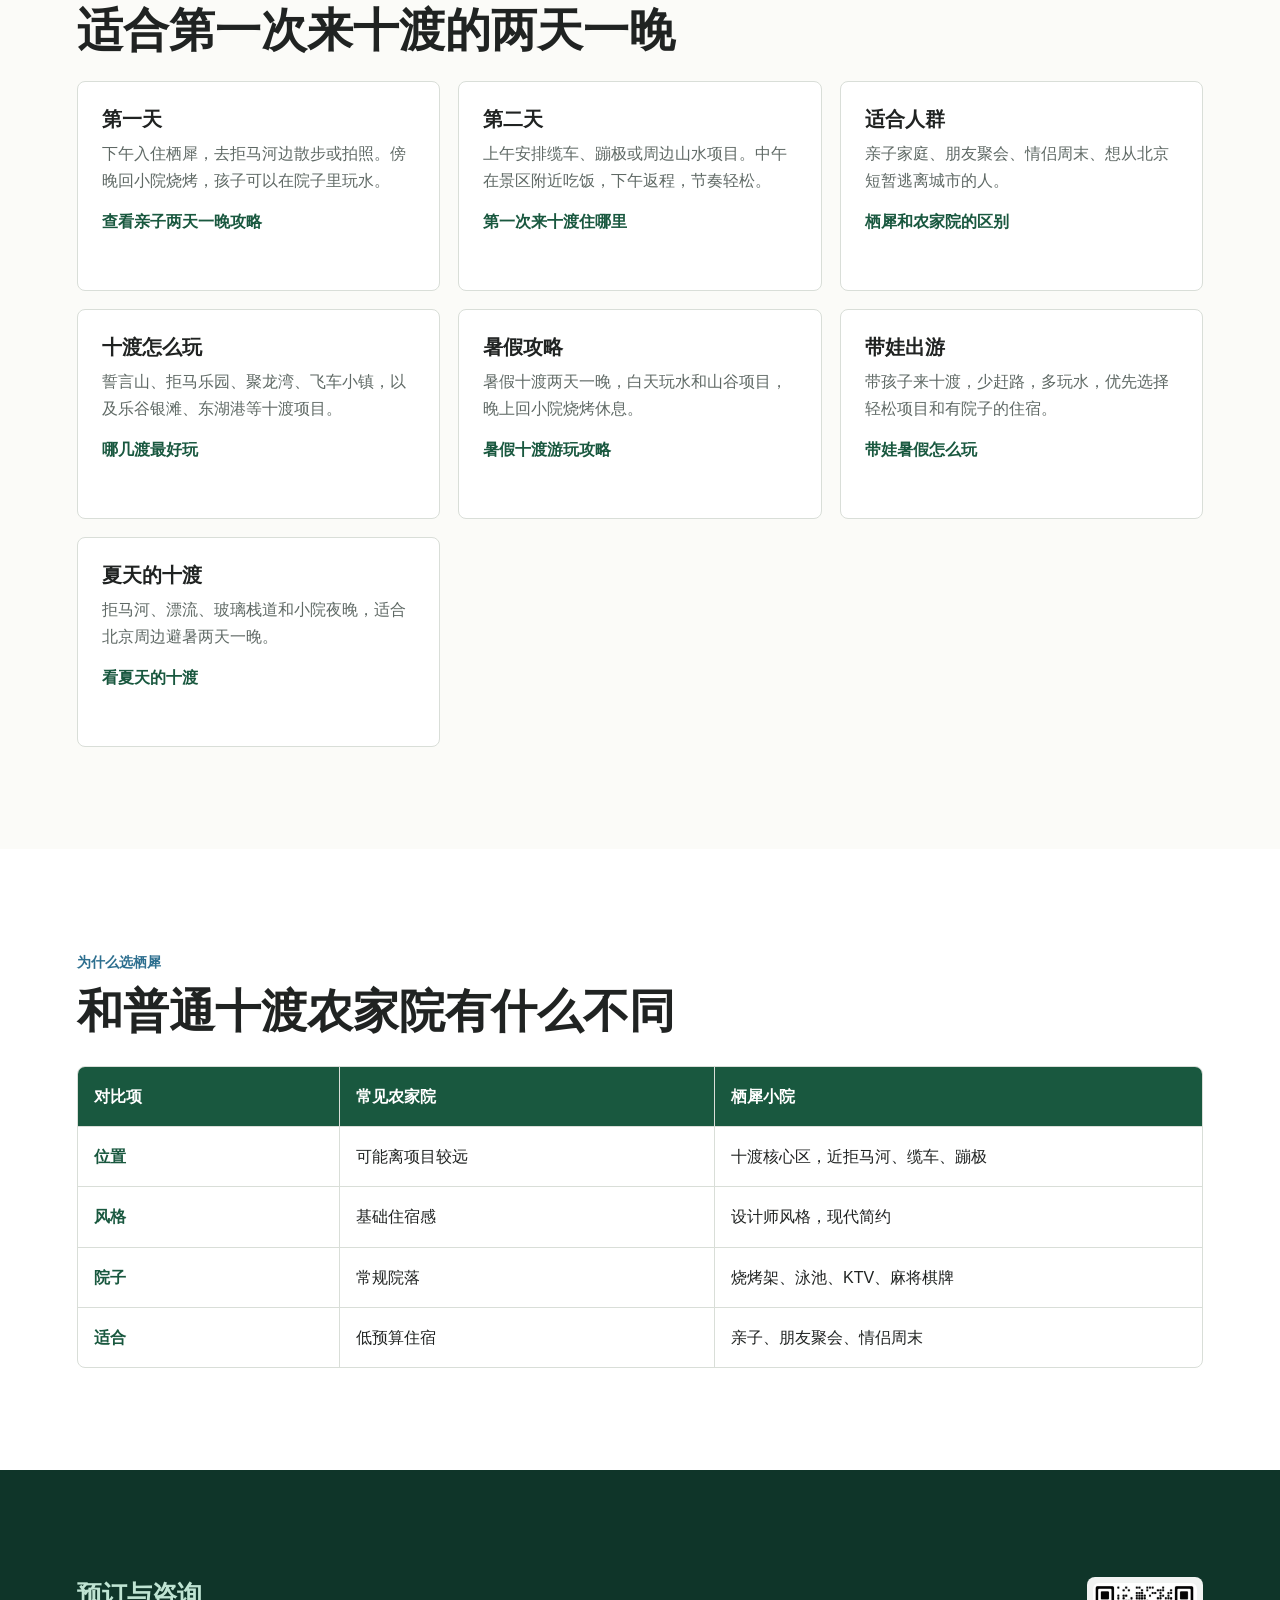
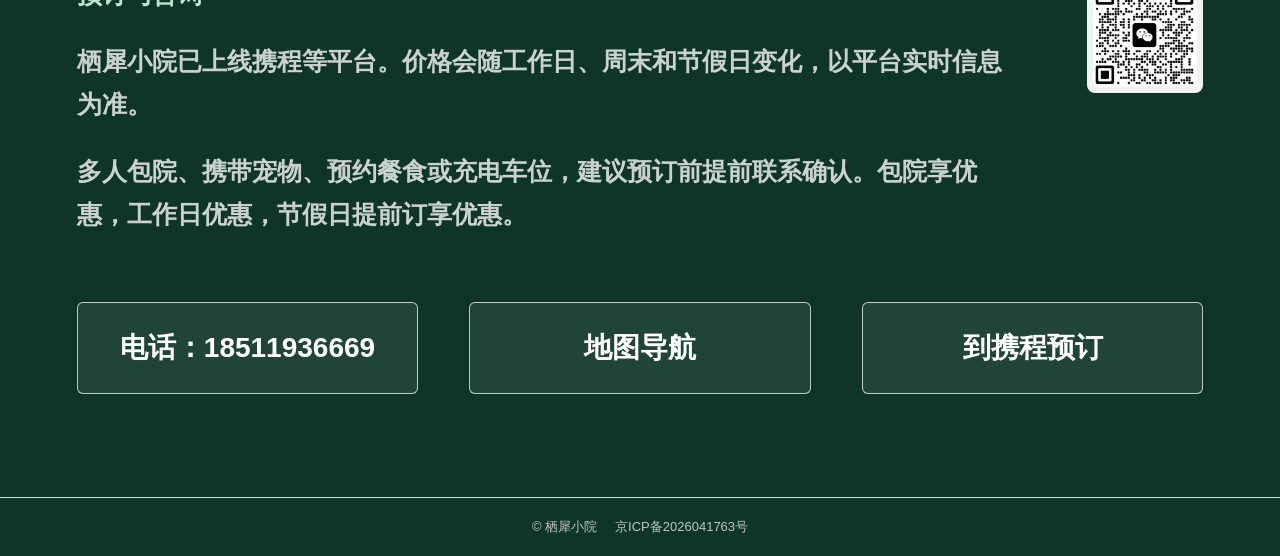
==== commit f1bc5cad: "Add Shidu summer travel guides" ====
--- a/index.html
+++ b/index.html
@@ -206,6 +206,21 @@
             <p>誓言山、拒马乐园、聚龙湾、飞车小镇，以及乐谷银滩、东湖港等十渡项目。</p>
             <a class="text-link" href="shidu-nearby-attractions.html">哪几渡最好玩</a>
           </article>
+          <article>
+            <h3>暑假攻略</h3>
+            <p>暑假十渡两天一晚，白天玩水和山谷项目，晚上回小院烧烤休息。</p>
+            <a class="text-link" href="shidu-summer-vacation-guide.html">暑假十渡游玩攻略</a>
+          </article>
+          <article>
+            <h3>带娃出游</h3>
+            <p>带孩子来十渡，少赶路，多玩水，优先选择轻松项目和有院子的住宿。</p>
+            <a class="text-link" href="shidu-summer-kids.html">带娃暑假怎么玩</a>
+          </article>
+          <article>
+            <h3>夏天的十渡</h3>
+            <p>拒马河、漂流、玻璃栈道和小院夜晚，适合北京周边避暑两天一晚。</p>
+            <a class="text-link" href="shidu-summer.html">看夏天的十渡</a>
+          </article>
         </div>
       </section>
 
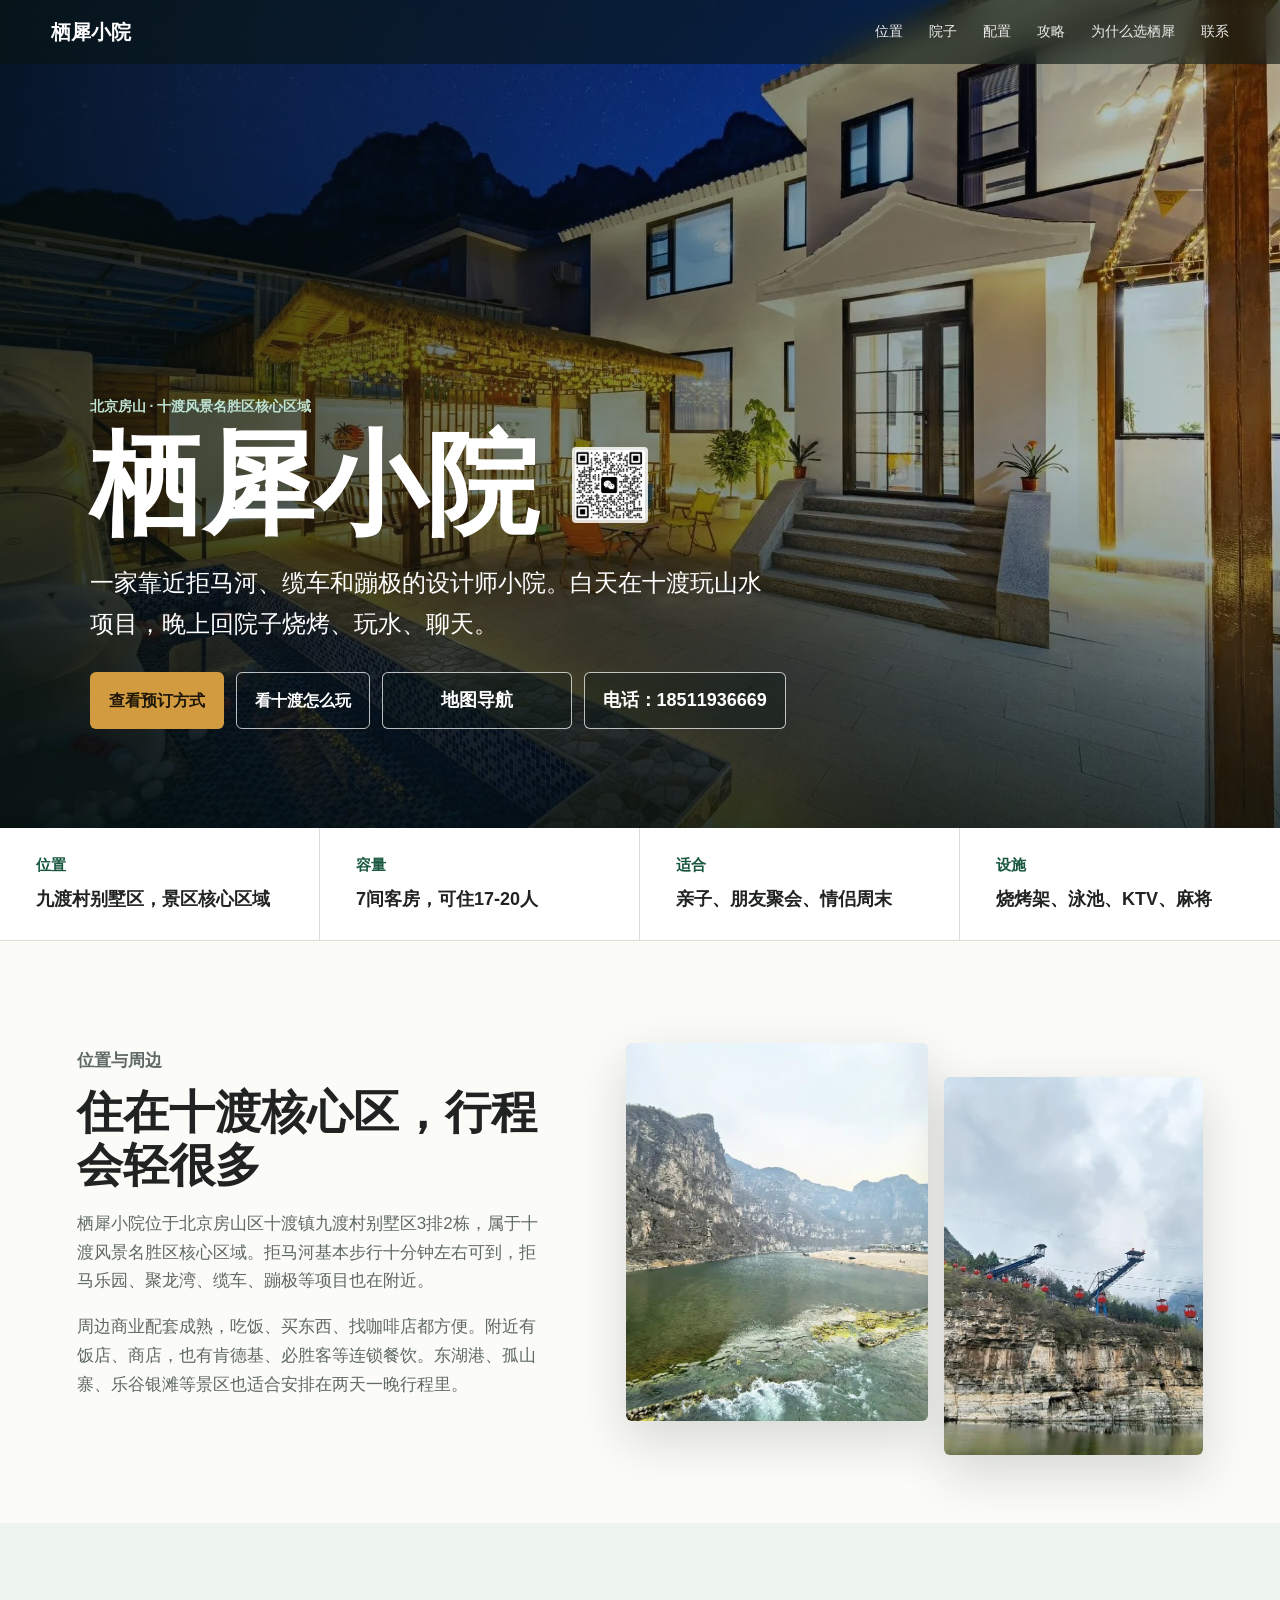
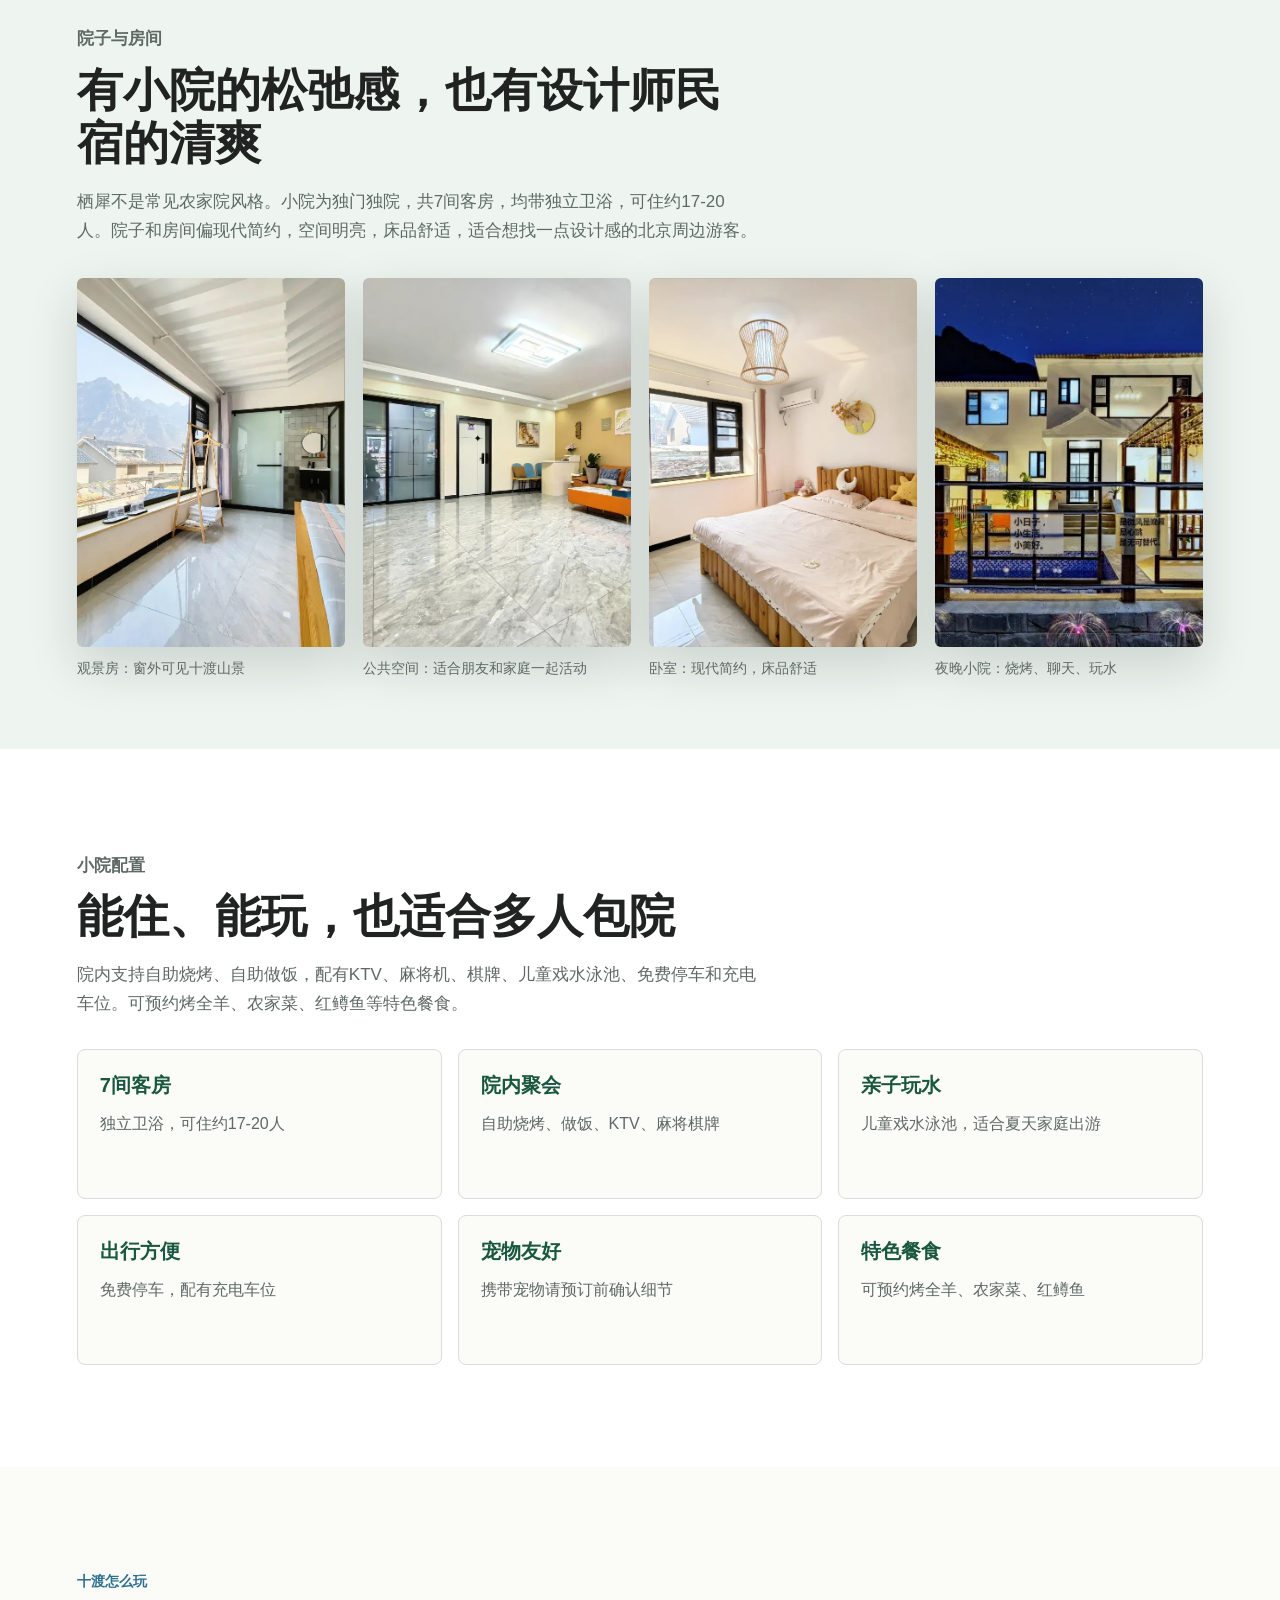
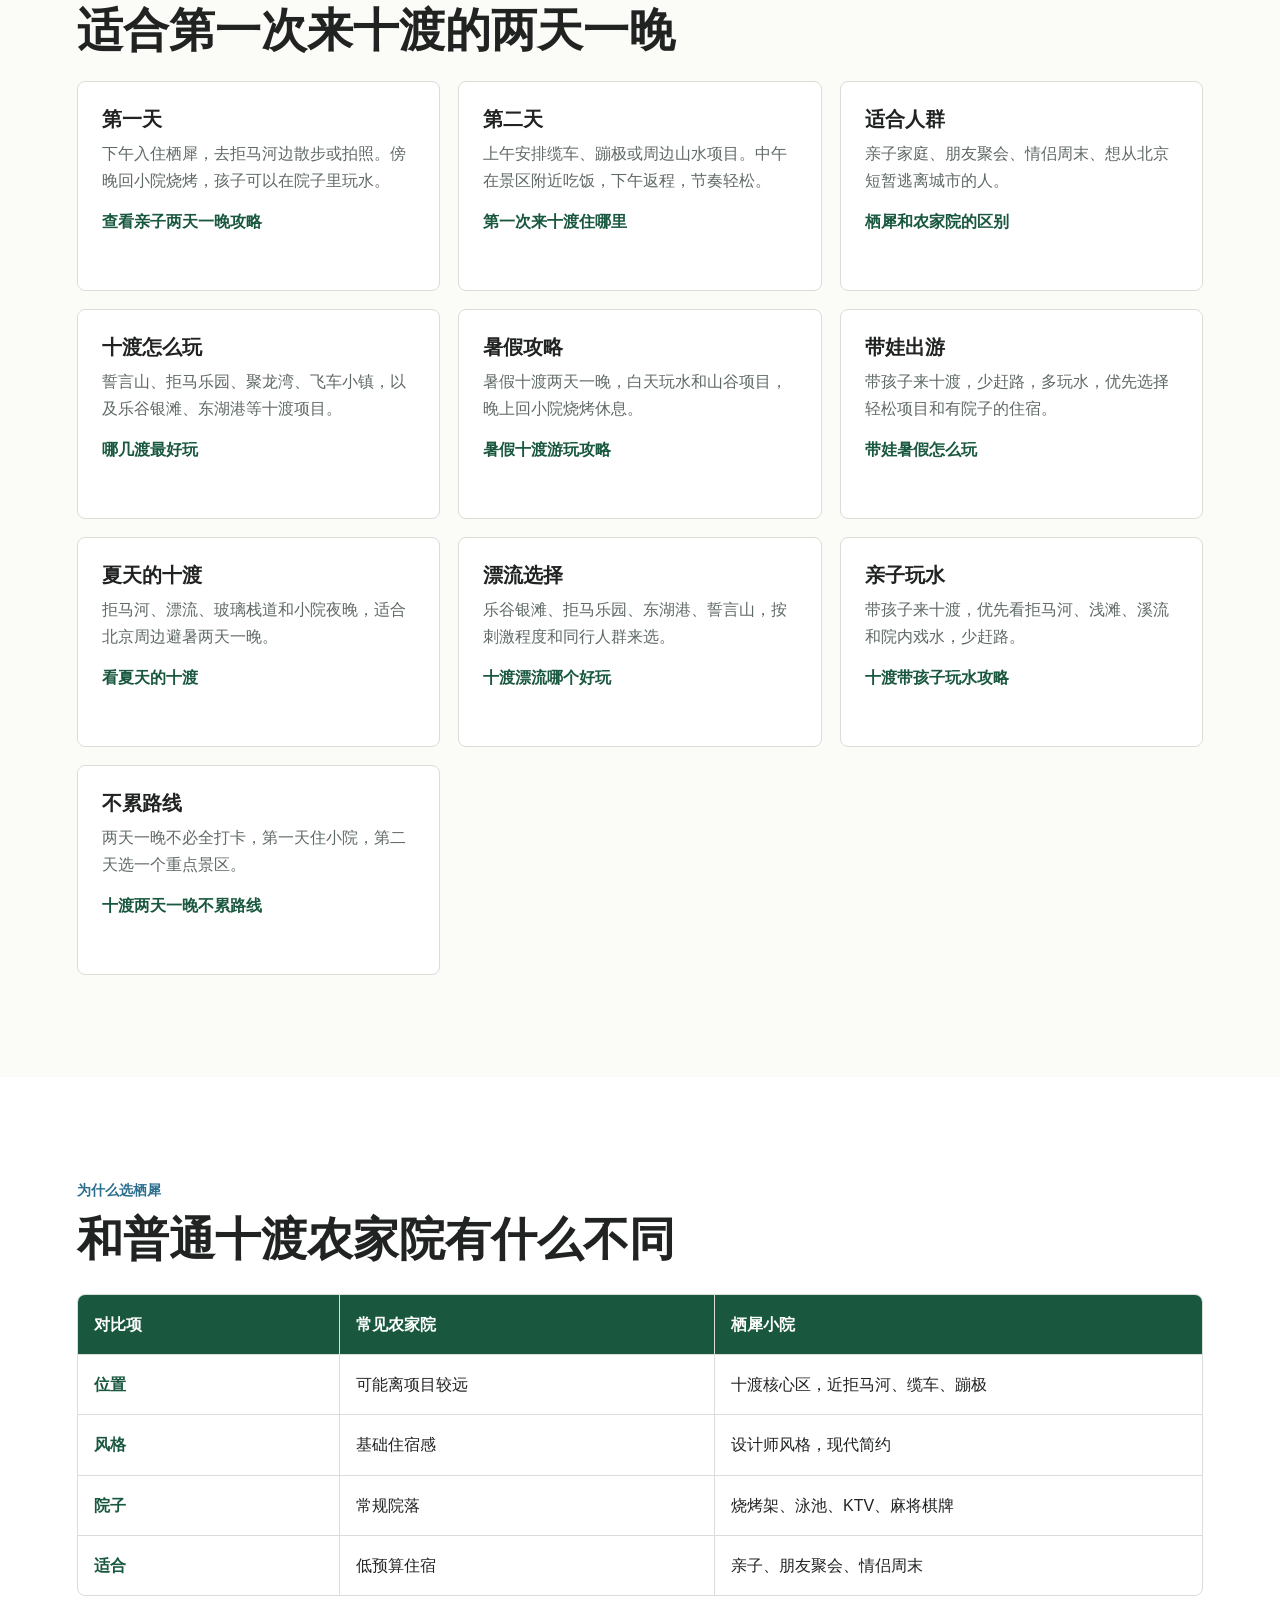
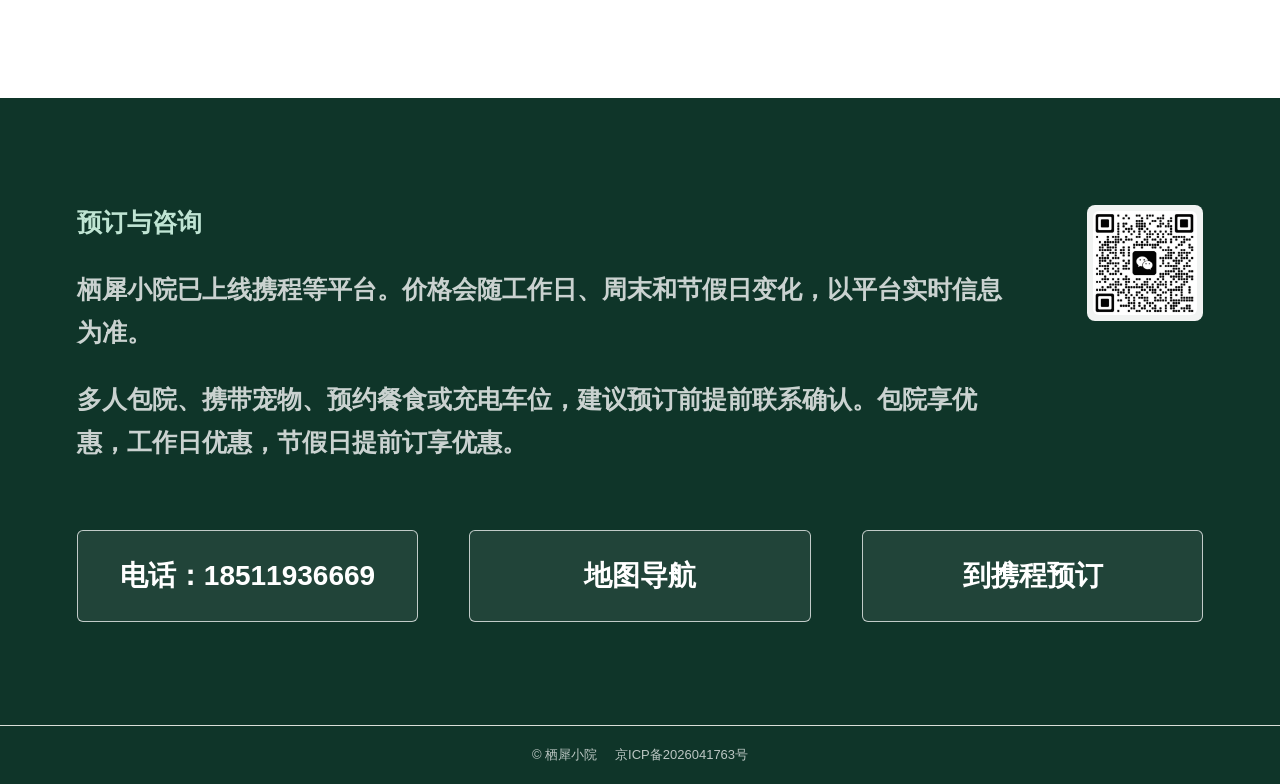
==== commit dd0e36f4: "Add Kimi-informed Shidu travel articles" ====
--- a/index.html
+++ b/index.html
@@ -221,6 +221,21 @@
             <p>拒马河、漂流、玻璃栈道和小院夜晚，适合北京周边避暑两天一晚。</p>
             <a class="text-link" href="shidu-summer.html">看夏天的十渡</a>
           </article>
+          <article>
+            <h3>漂流选择</h3>
+            <p>乐谷银滩、拒马乐园、东湖港、誓言山，按刺激程度和同行人群来选。</p>
+            <a class="text-link" href="shidu-drifting-guide.html">十渡漂流哪个好玩</a>
+          </article>
+          <article>
+            <h3>亲子玩水</h3>
+            <p>带孩子来十渡，优先看拒马河、浅滩、溪流和院内戏水，少赶路。</p>
+            <a class="text-link" href="shidu-kids-water-guide.html">十渡带孩子玩水攻略</a>
+          </article>
+          <article>
+            <h3>不累路线</h3>
+            <p>两天一晚不必全打卡，第一天住小院，第二天选一个重点景区。</p>
+            <a class="text-link" href="shidu-two-days-easy-route.html">十渡两天一晚不累路线</a>
+          </article>
         </div>
       </section>
 
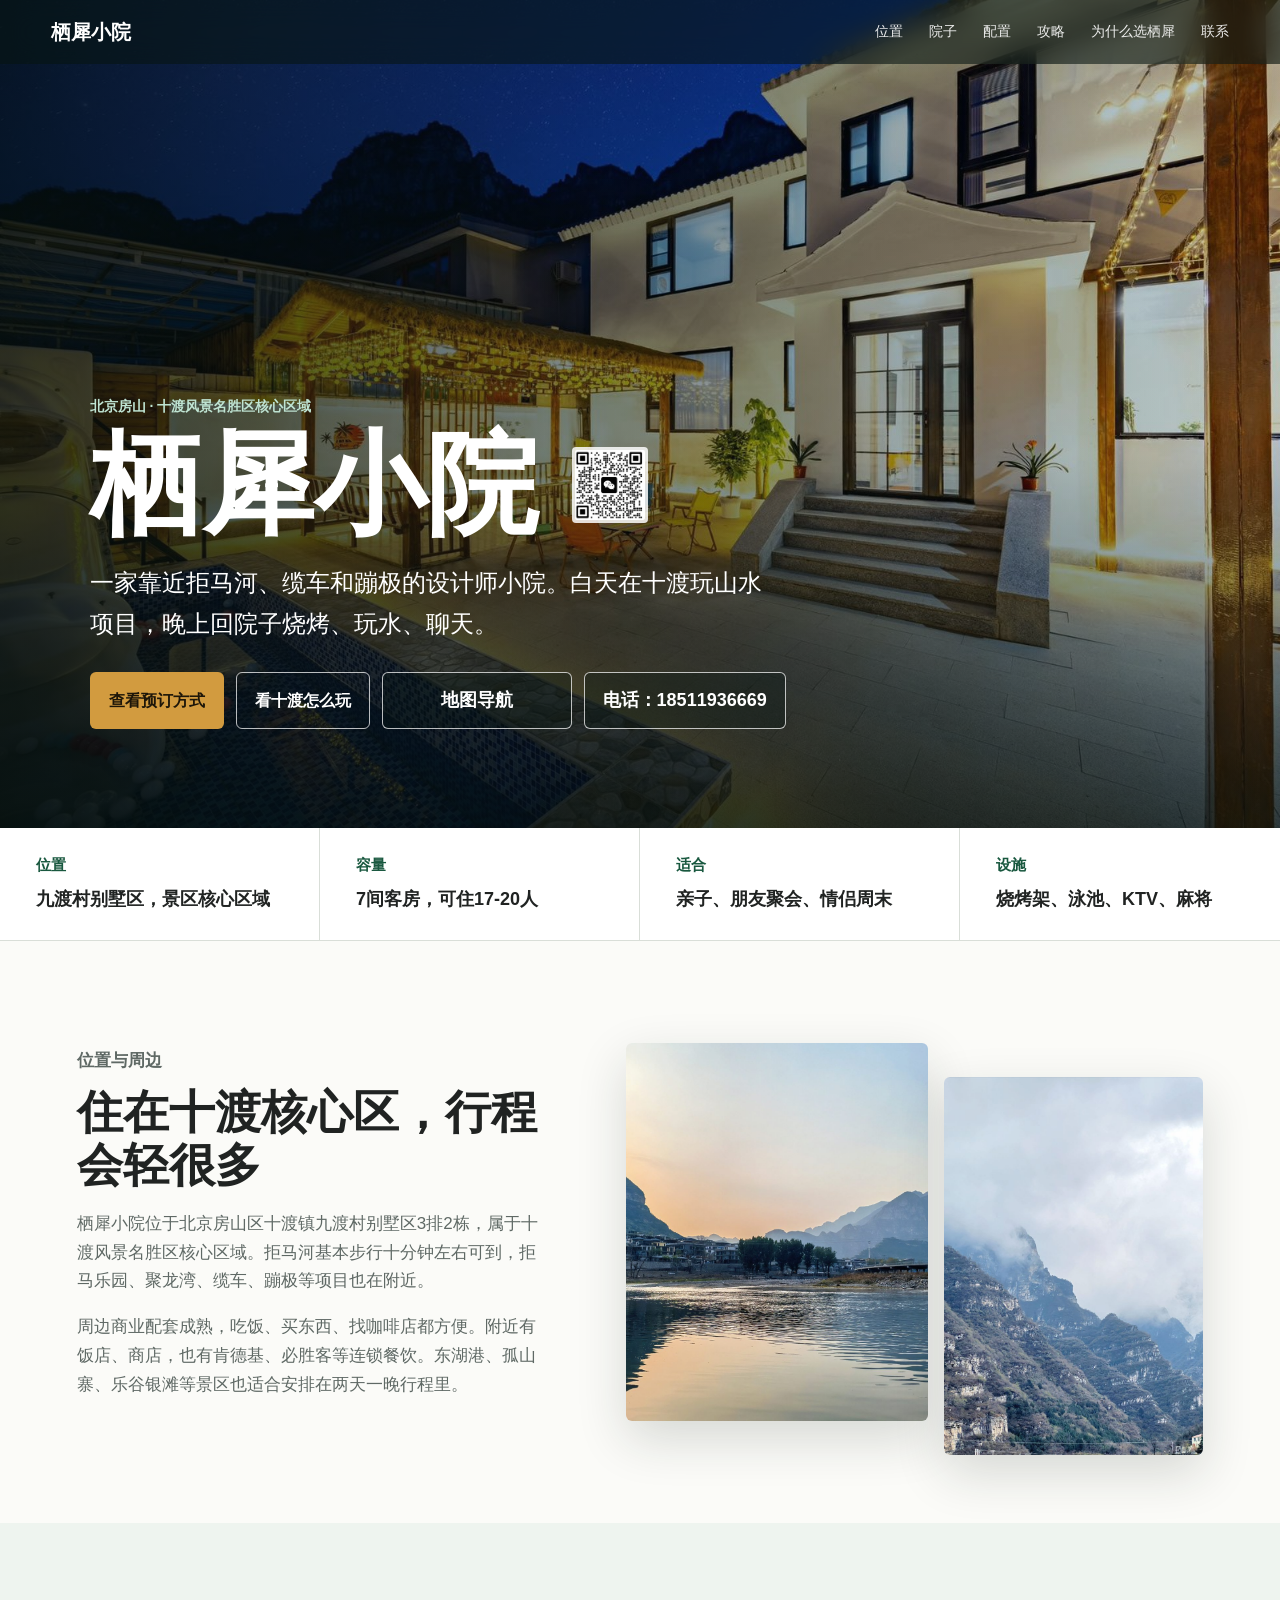
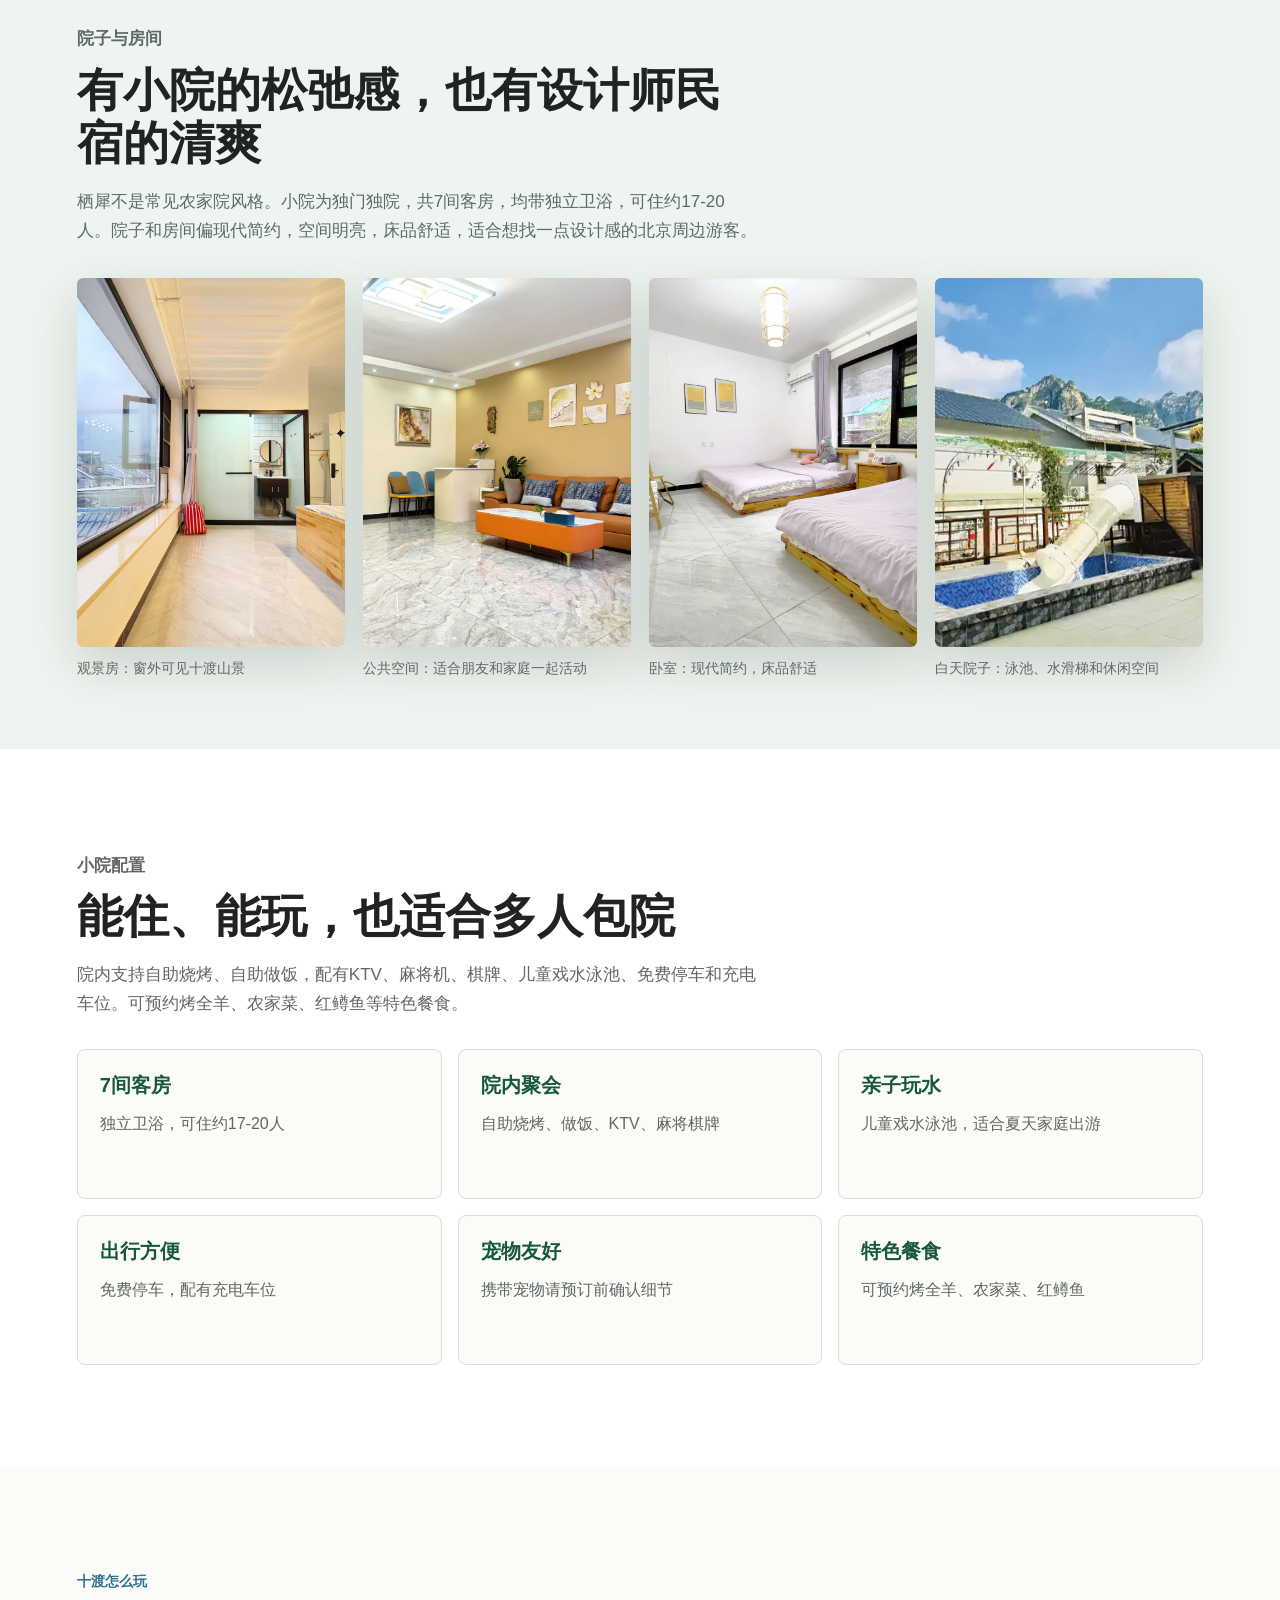
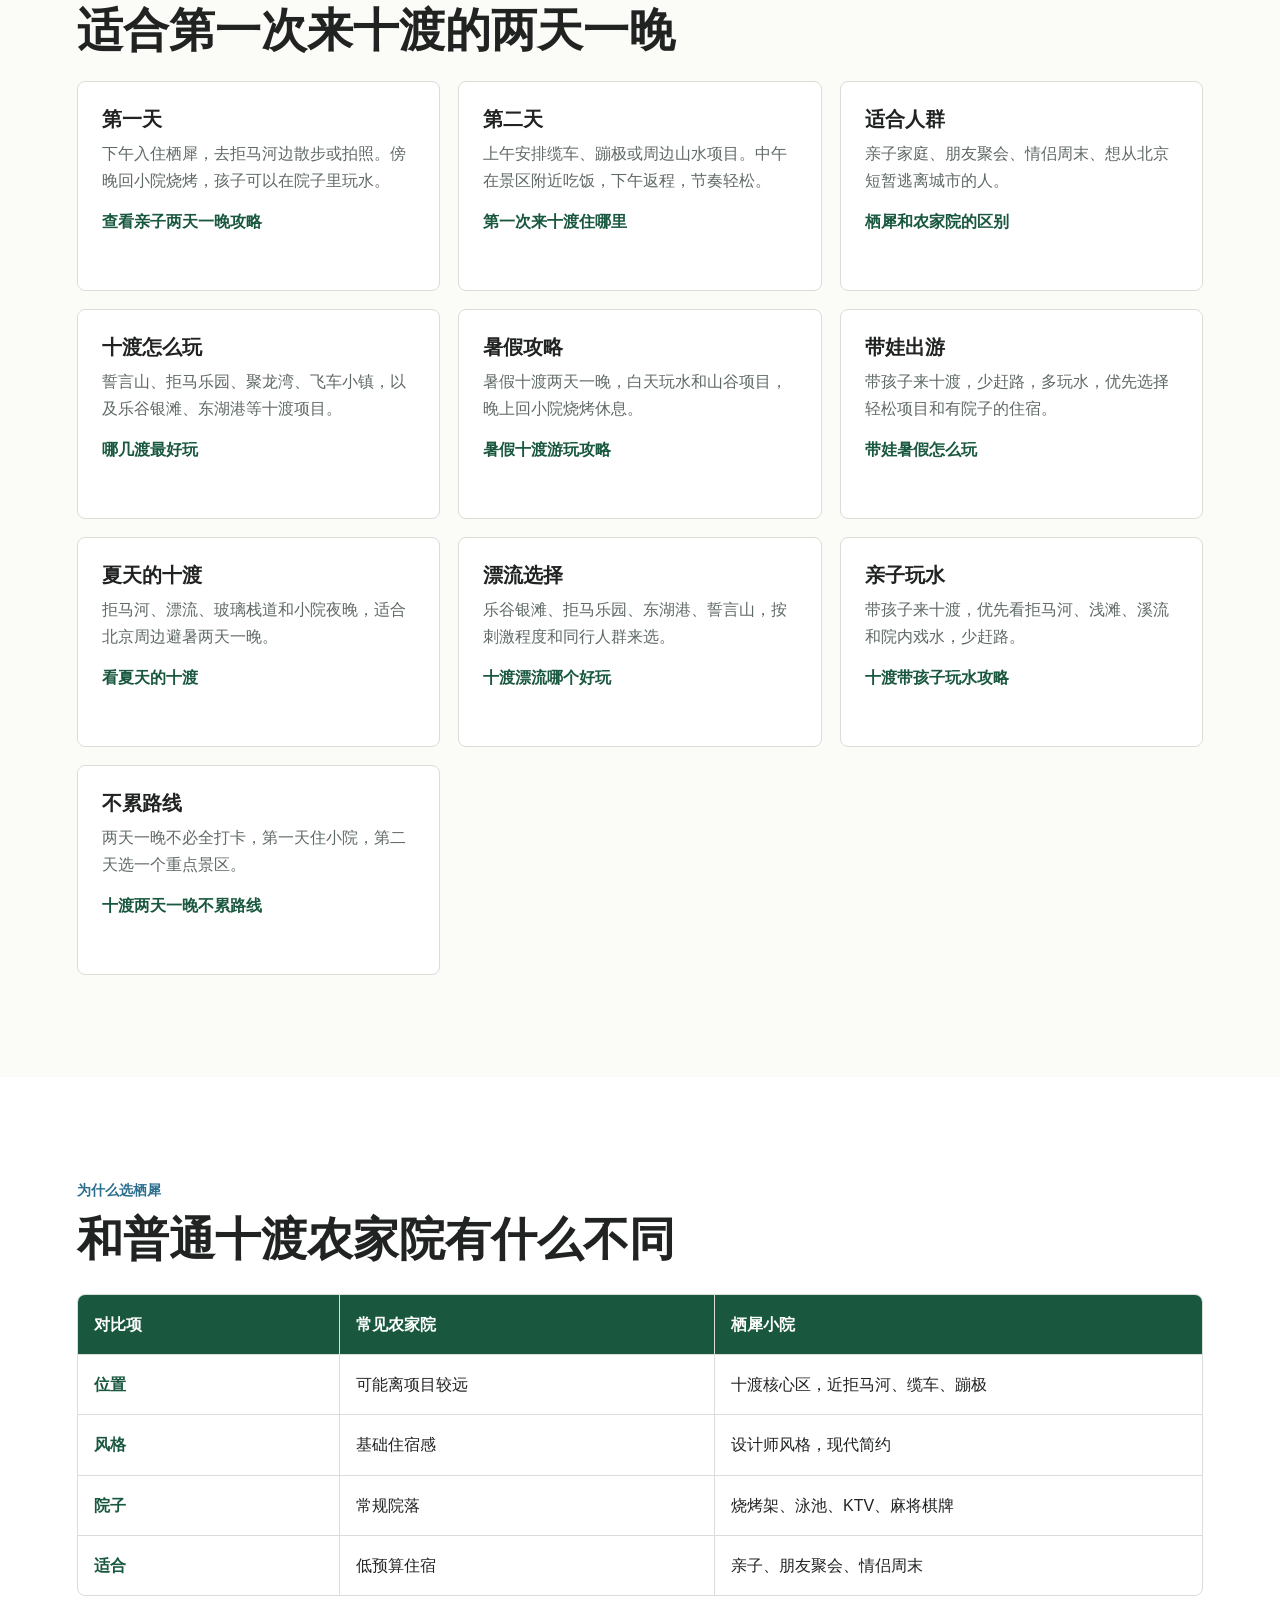
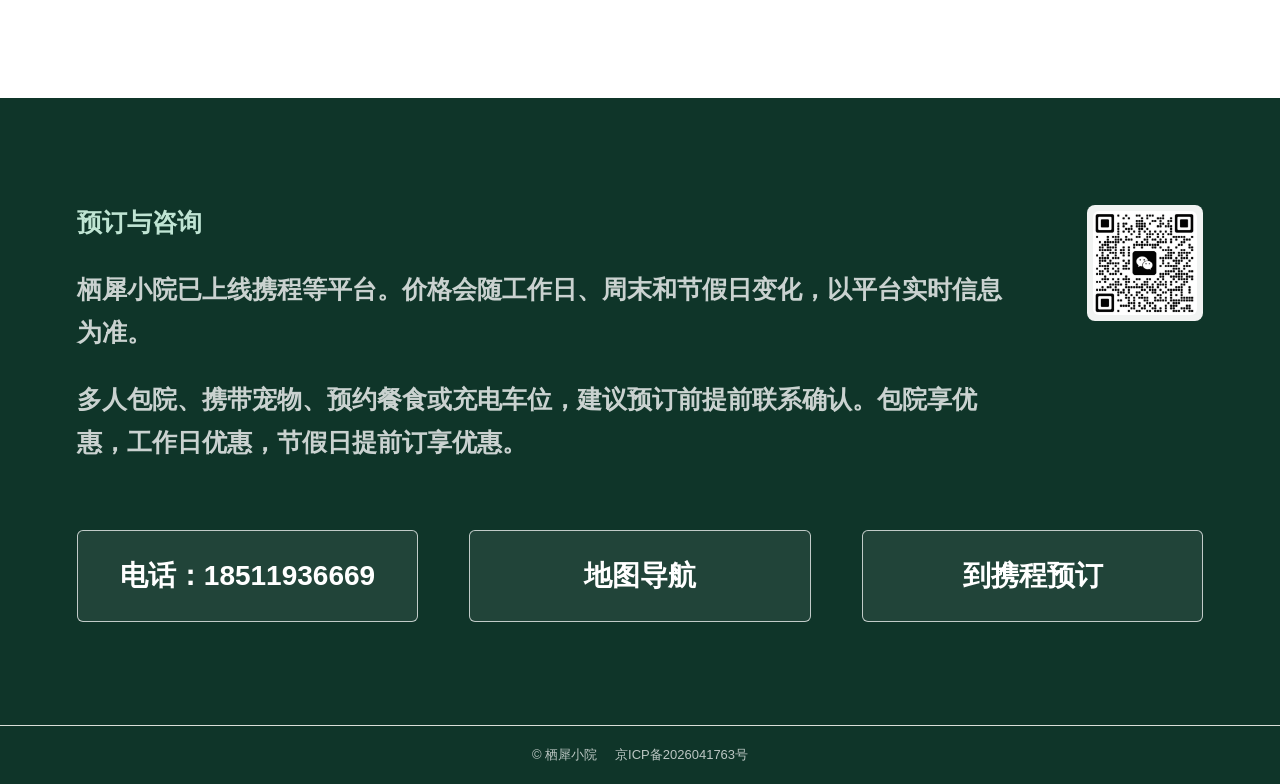
==== commit d579f60f: "Refresh site article images" ====
--- a/index.html
+++ b/index.html
@@ -14,7 +14,7 @@
       property="og:description"
       content="十渡核心区设计师小院，近拒马河、缆车、蹦极，适合亲子、朋友聚会和北京周边周末游。"
     />
-    <meta property="og:image" content="assets/courtyard-night.jpg" />
+    <meta property="og:image" content="assets/qixi-front-night-wide.jpg" />
     <meta property="og:type" content="website" />
     <link rel="canonical" href="https://qixi.homes/" />
     <link rel="stylesheet" href="styles.css?v=20260707-1" />
@@ -61,7 +61,7 @@
 
     <main id="top">
       <section class="hero" aria-labelledby="hero-title">
-        <img src="assets/courtyard-night.jpg" alt="栖犀小院夜景小院、泳池和山景" />
+        <img src="assets/qixi-front-night-wide.jpg" alt="栖犀小院夜景小院、泳池和山景" />
         <div class="hero-content">
           <p class="eyebrow">北京房山 · 十渡风景名胜区核心区域</p>
           <div class="hero-title-row">
@@ -113,8 +113,8 @@
           </p>
         </div>
         <div class="image-stack">
-          <img src="assets/juma-river.jpg" alt="十渡拒马河与山水景色" />
-          <img src="assets/cable-car.jpg" alt="十渡山谷中的缆车项目" />
+          <img src="assets/shidu-river-sunset.jpg" alt="十渡拒马河傍晚山水景色" />
+          <img src="assets/shidu-mountain-clouds.jpg" alt="十渡云雾山谷景色" />
         </div>
       </section>
 
@@ -128,20 +128,20 @@
         </div>
         <div class="feature-grid">
           <figure>
-            <img src="assets/mountain-view-room.jpg" alt="栖犀小院可看山的观景房" />
+            <img src="assets/qixi-window-room.jpg" alt="栖犀小院可看山的观景房" />
             <figcaption>观景房：窗外可见十渡山景</figcaption>
           </figure>
           <figure>
-            <img src="assets/living-room.jpg" alt="栖犀小院明亮客厅" />
+            <img src="assets/qixi-living-room-wide.jpg" alt="栖犀小院明亮客厅" />
             <figcaption>公共空间：适合朋友和家庭一起活动</figcaption>
           </figure>
           <figure>
-            <img src="assets/bedroom.jpg" alt="栖犀小院简约舒适卧室" />
+            <img src="assets/qixi-family-room.jpg" alt="栖犀小院简约舒适卧室" />
             <figcaption>卧室：现代简约，床品舒适</figcaption>
           </figure>
           <figure>
-            <img src="assets/front-night.jpg" alt="栖犀小院夜晚门头和小院" />
-            <figcaption>夜晚小院：烧烤、聊天、玩水</figcaption>
+            <img src="assets/qixi-courtyard-pool-day.jpg" alt="栖犀小院白天院子、泳池和水滑梯" />
+            <figcaption>白天院子：泳池、水滑梯和休闲空间</figcaption>
           </figure>
         </div>
       </section>
